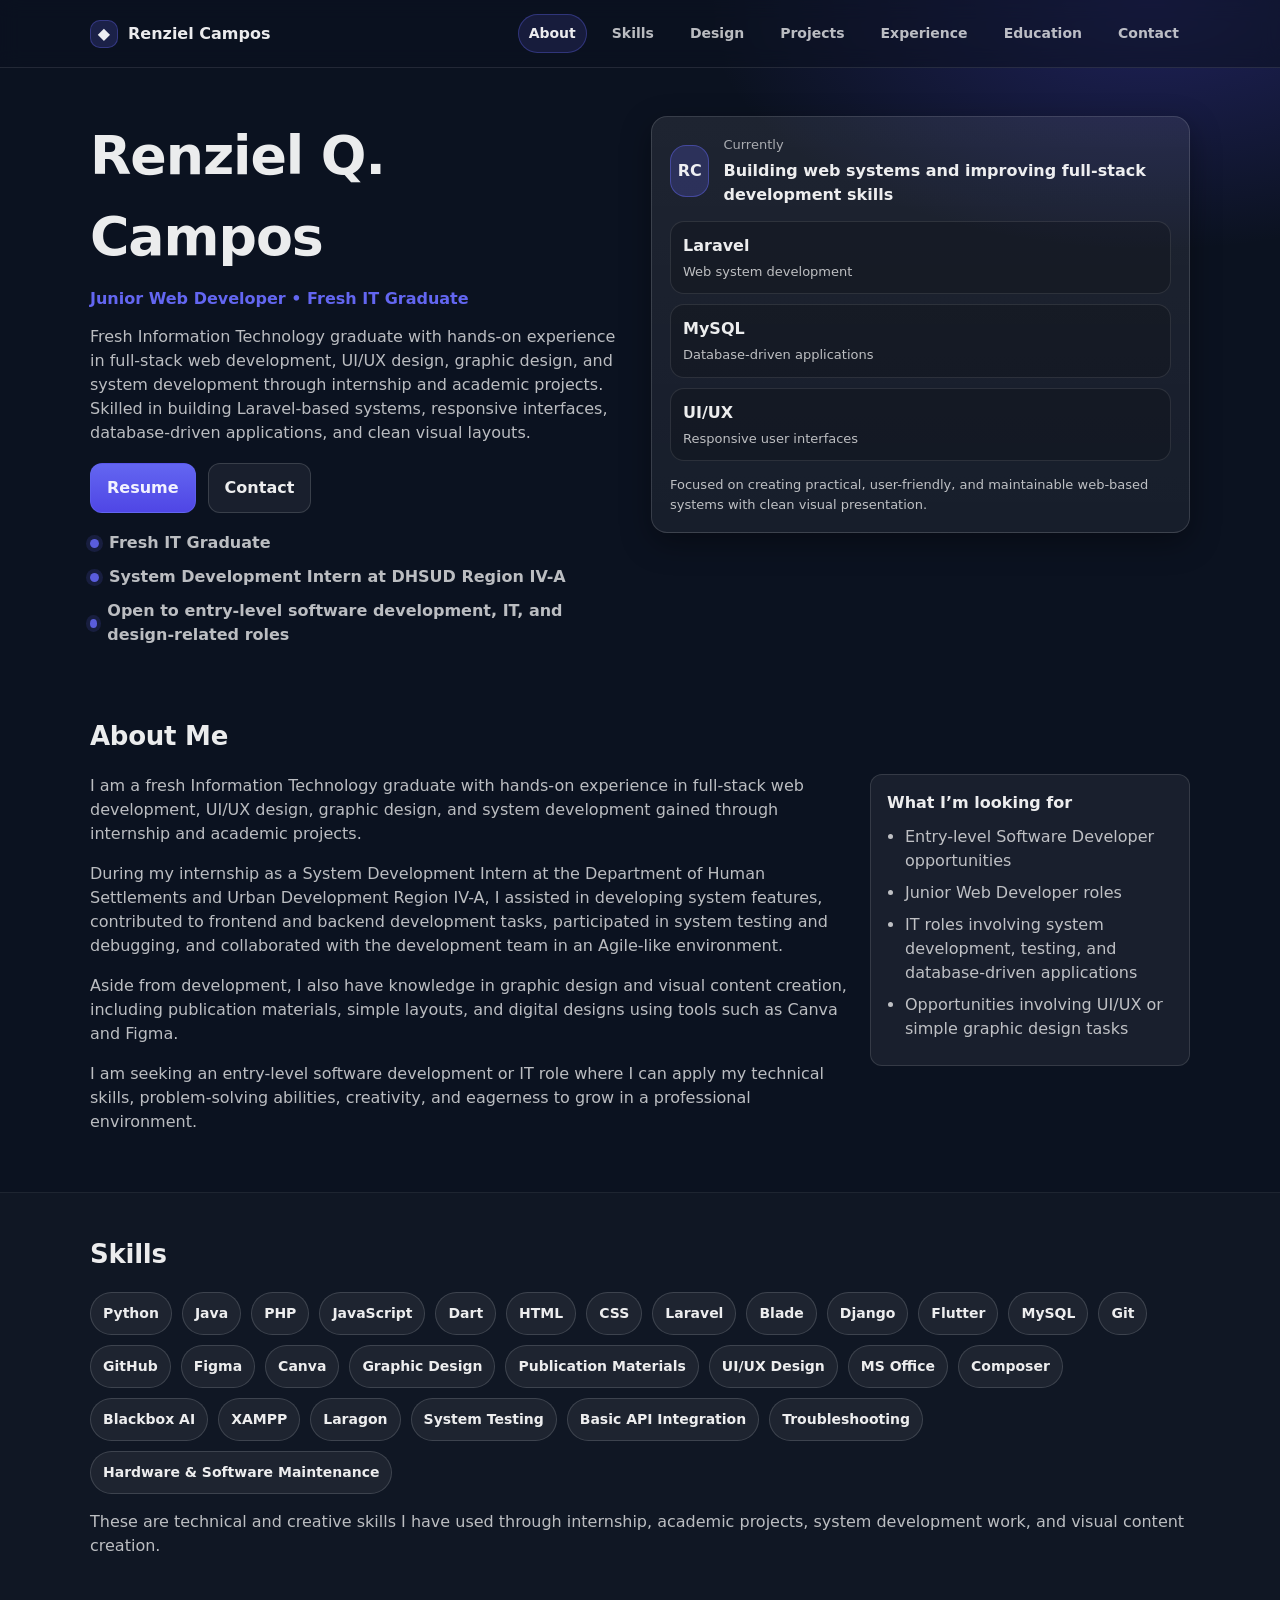
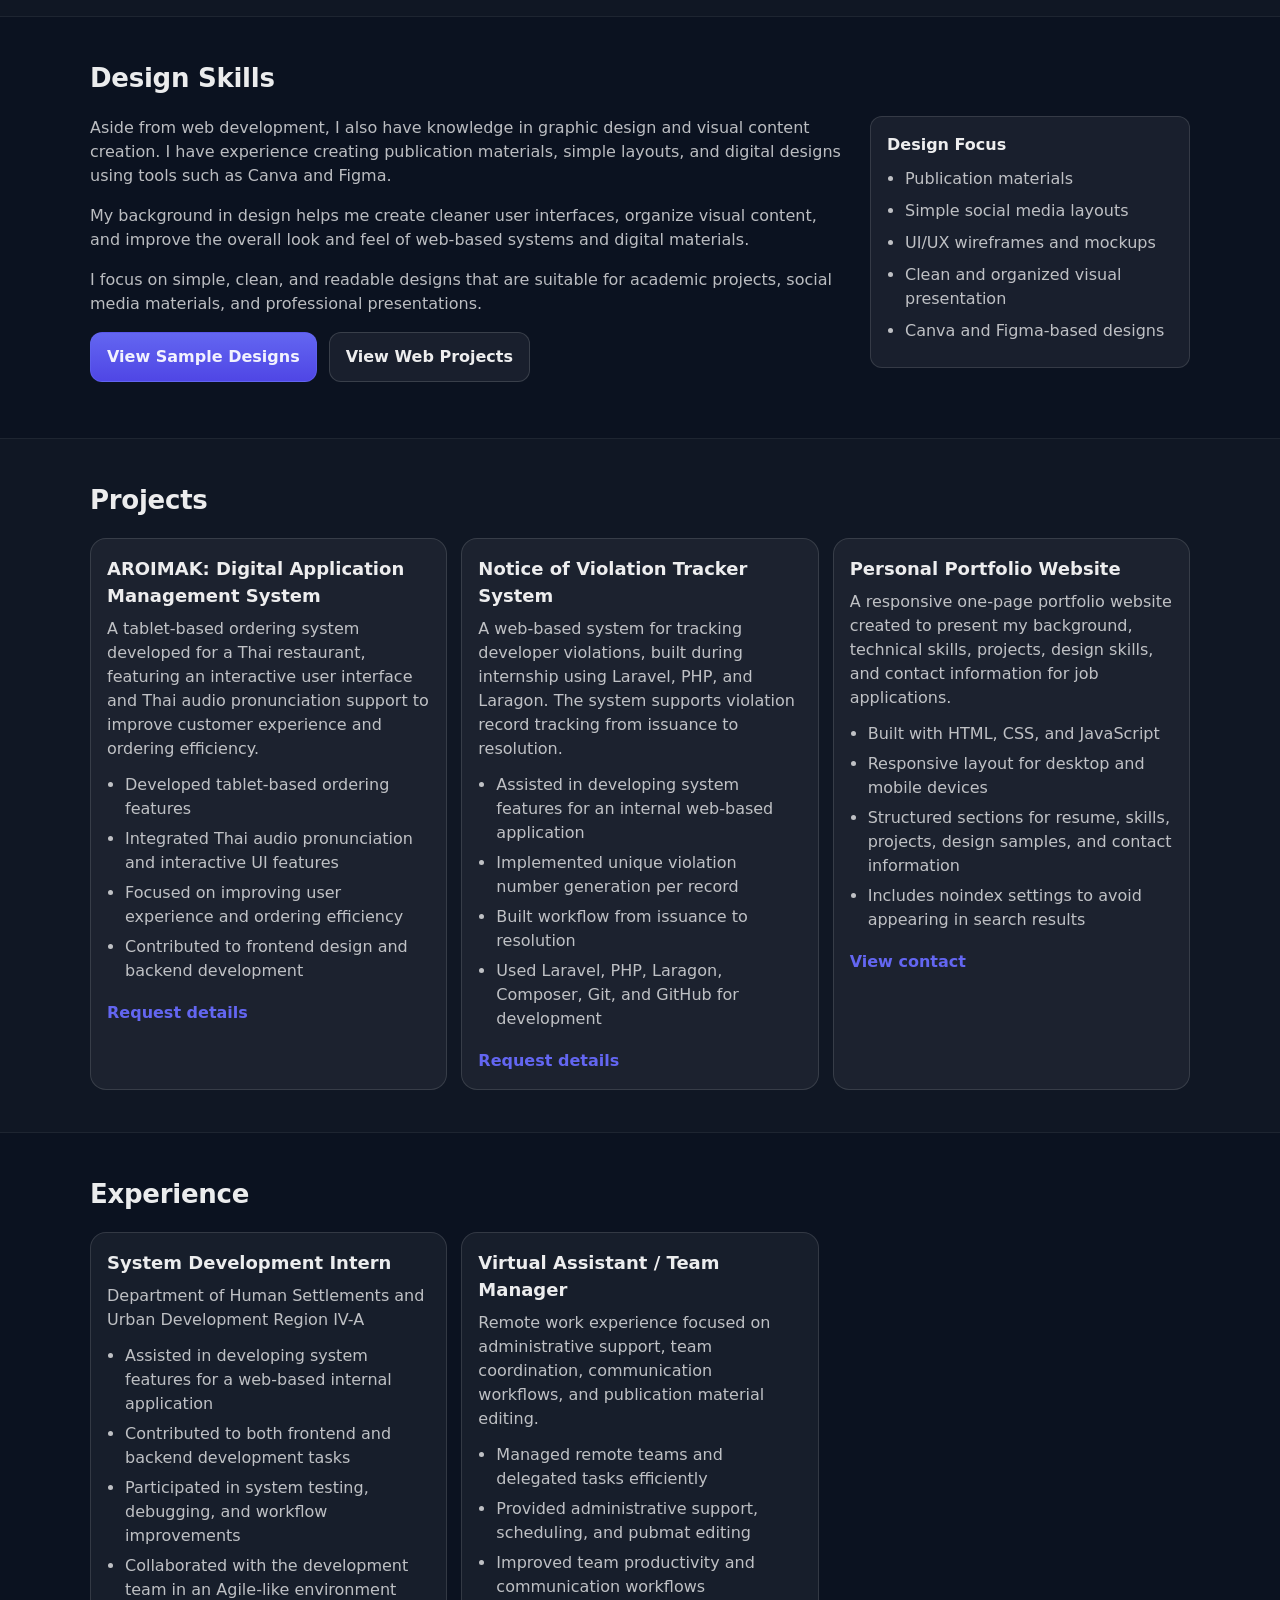
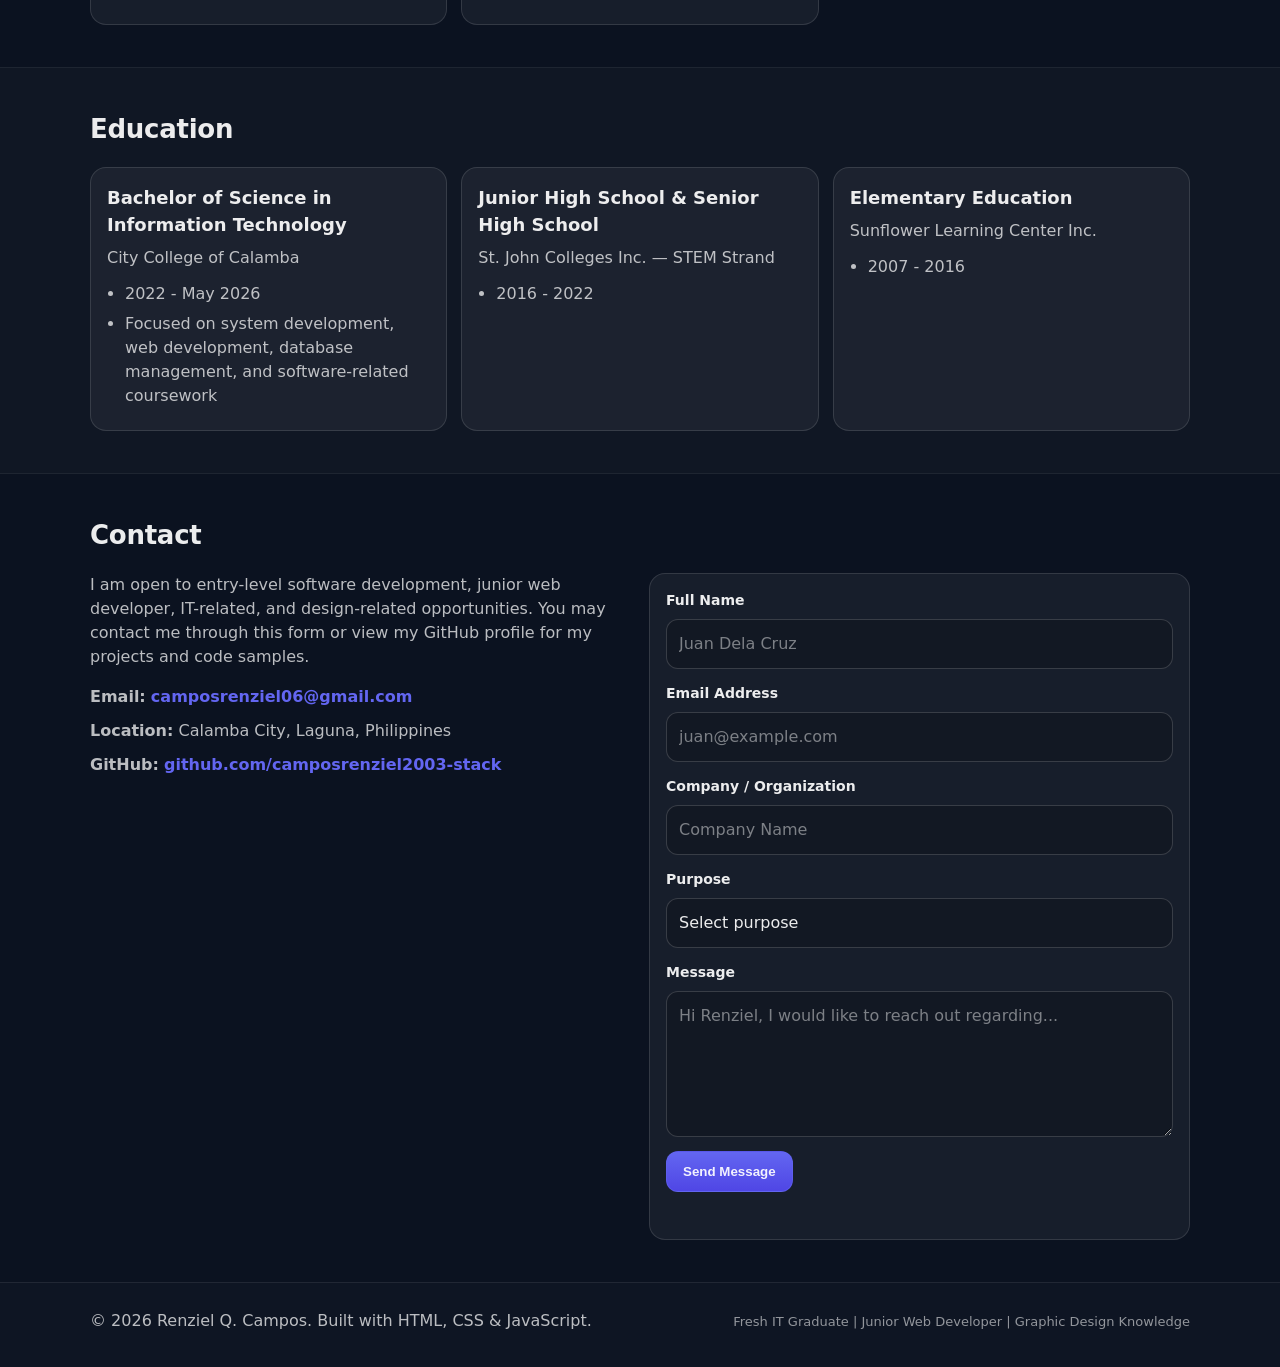
==== index.html @ 715ff8b2 "Initial portfolio upload" ====
<!doctype html>
<html lang="en">
<head>
  <meta charset="utf-8" />
  <meta name="viewport" content="width=device-width, initial-scale=1" />
  <meta name="robots" content="noindex, nofollow" />
  <title>Renziel Q. Campos | Portfolio</title>
  <link rel="stylesheet" href="style.css" />
</head>

<body>
  <a class="skip-link" href="#about">Skip to content</a>

  <header class="site-header" role="banner">
    <div class="container header-inner">
      <div class="brand" aria-label="Portfolio brand">
        <span class="brand-mark" aria-hidden="true">◆</span>
        <span class="brand-text">Renziel Campos</span>
      </div>

      <nav class="nav" aria-label="Primary">
        <a class="nav-link" href="#about">About</a>
        <a class="nav-link" href="#skills">Skills</a>
        <a class="nav-link" href="#design">Design</a>
        <a class="nav-link" href="#projects">Projects</a>
        <a class="nav-link" href="#experience">Experience</a>
        <a class="nav-link" href="#education">Education</a>
        <a class="nav-link" href="#contact">Contact</a>
      </nav>
    </div>
  </header>

  <main>
    <!-- HERO -->
    <section id="top" class="hero" aria-label="Introduction">
      <div class="container hero-inner">
        <div class="hero-copy">
          <h1 class="hero-title">Renziel Q. Campos</h1>
          <p class="hero-role">Junior Web Developer • Fresh IT Graduate</p>

          <p class="hero-intro">
            Fresh Information Technology graduate with hands-on experience in full-stack web development,
            UI/UX design, graphic design, and system development through internship and academic projects.
            Skilled in building Laravel-based systems, responsive interfaces, database-driven applications,
            and clean visual layouts.
          </p>

          <div class="hero-actions" role="group" aria-label="Primary actions">
            <a class="btn btn-primary" id="resumeBtn" href="resume.pdf" target="_blank">Resume</a>
            <a class="btn btn-secondary" id="contactBtn" href="#contact">Contact</a>
          </div>

          <ul class="hero-meta" aria-label="Quick facts">
            <li><span class="dot" aria-hidden="true"></span> Fresh IT Graduate</li>
            <li><span class="dot" aria-hidden="true"></span> System Development Intern at DHSUD Region IV-A</li>
            <li><span class="dot" aria-hidden="true"></span> Open to entry-level software development, IT, and design-related roles</li>
          </ul>
        </div>

        <div class="hero-card" aria-label="Highlights">
          <div class="hero-card-top">
            <div class="avatar" aria-hidden="true">RC</div>
            <div>
              <p class="hero-card-kicker">Currently</p>
              <p class="hero-card-title">Building web systems and improving full-stack development skills</p>
            </div>
          </div>

          <div class="hero-stats">
            <div class="stat">
              <p class="stat-value">Laravel</p>
              <p class="stat-label">Web system development</p>
            </div>

            <div class="stat">
              <p class="stat-value">MySQL</p>
              <p class="stat-label">Database-driven applications</p>
            </div>

            <div class="stat">
              <p class="stat-value">UI/UX</p>
              <p class="stat-label">Responsive user interfaces</p>
            </div>
          </div>

          <p class="hero-card-note">
            Focused on creating practical, user-friendly, and maintainable web-based systems with clean visual presentation.
          </p>
        </div>
      </div>
    </section>

    <!-- ABOUT -->
    <section id="about" class="section">
      <div class="container">
        <h2 class="section-title">About Me</h2>

        <div class="section-grid">
          <div class="section-text">
            <p>
              I am a fresh Information Technology graduate with hands-on experience in full-stack web
              development, UI/UX design, graphic design, and system development gained through internship
              and academic projects.
            </p>

            <p>
              During my internship as a System Development Intern at the Department of Human Settlements
              and Urban Development Region IV-A, I assisted in developing system features, contributed to
              frontend and backend development tasks, participated in system testing and debugging, and
              collaborated with the development team in an Agile-like environment.
            </p>

            <p>
              Aside from development, I also have knowledge in graphic design and visual content creation,
              including publication materials, simple layouts, and digital designs using tools such as Canva
              and Figma.
            </p>

            <p>
              I am seeking an entry-level software development or IT role where I can apply my technical
              skills, problem-solving abilities, creativity, and eagerness to grow in a professional environment.
            </p>
          </div>

          <aside class="callout" aria-label="What I’m looking for">
            <h3 class="callout-title">What I’m looking for</h3>

            <ul class="callout-list">
              <li>Entry-level Software Developer opportunities</li>
              <li>Junior Web Developer roles</li>
              <li>IT roles involving system development, testing, and database-driven applications</li>
              <li>Opportunities involving UI/UX or simple graphic design tasks</li>
            </ul>
          </aside>
        </div>
      </div>
    </section>

    <!-- SKILLS -->
    <section id="skills" class="section section-alt">
      <div class="container">
        <h2 class="section-title">Skills</h2>

        <div class="chips" role="list" aria-label="Skills list">
          <span class="chip" role="listitem">Python</span>
          <span class="chip" role="listitem">Java</span>
          <span class="chip" role="listitem">PHP</span>
          <span class="chip" role="listitem">JavaScript</span>
          <span class="chip" role="listitem">Dart</span>
          <span class="chip" role="listitem">HTML</span>
          <span class="chip" role="listitem">CSS</span>
          <span class="chip" role="listitem">Laravel</span>
          <span class="chip" role="listitem">Blade</span>
          <span class="chip" role="listitem">Django</span>
          <span class="chip" role="listitem">Flutter</span>
          <span class="chip" role="listitem">MySQL</span>
          <span class="chip" role="listitem">Git</span>
          <span class="chip" role="listitem">GitHub</span>
          <span class="chip" role="listitem">Figma</span>
          <span class="chip" role="listitem">Canva</span>
          <span class="chip" role="listitem">Graphic Design</span>
          <span class="chip" role="listitem">Publication Materials</span>
          <span class="chip" role="listitem">UI/UX Design</span>
          <span class="chip" role="listitem">MS Office</span>
          <span class="chip" role="listitem">Composer</span>
          <span class="chip" role="listitem">Blackbox AI</span>
          <span class="chip" role="listitem">XAMPP</span>
          <span class="chip" role="listitem">Laragon</span>
          <span class="chip" role="listitem">System Testing</span>
          <span class="chip" role="listitem">Basic API Integration</span>
          <span class="chip" role="listitem">Troubleshooting</span>
          <span class="chip" role="listitem">Hardware & Software Maintenance</span>
        </div>

        <p class="section-muted">
          These are technical and creative skills I have used through internship, academic projects,
          system development work, and visual content creation.
        </p>
      </div>
    </section>

    <!-- DESIGN SKILLS -->
    <section id="design" class="section">
      <div class="container">
        <h2 class="section-title">Design Skills</h2>

        <div class="section-grid">
          <div class="section-text">
            <p>
              Aside from web development, I also have knowledge in graphic design and visual content creation.
              I have experience creating publication materials, simple layouts, and digital designs using tools
              such as Canva and Figma.
            </p>

            <p>
              My background in design helps me create cleaner user interfaces, organize visual content,
              and improve the overall look and feel of web-based systems and digital materials.
            </p>

            <p>
              I focus on simple, clean, and readable designs that are suitable for academic projects,
              social media materials, and professional presentations.
            </p>

            <div class="hero-actions" role="group" aria-label="Design portfolio actions">
              <a class="btn btn-primary" href="design-samples.html">View Sample Designs</a>
              <a class="btn btn-secondary" href="#projects">View Web Projects</a>
            </div>
          </div>

          <aside class="callout" aria-label="Design highlights">
            <h3 class="callout-title">Design Focus</h3>

            <ul class="callout-list">
              <li>Publication materials</li>
              <li>Simple social media layouts</li>
              <li>UI/UX wireframes and mockups</li>
              <li>Clean and organized visual presentation</li>
              <li>Canva and Figma-based designs</li>
            </ul>
          </aside>
        </div>
      </div>
    </section>

    <!-- PROJECTS -->
    <section id="projects" class="section section-alt">
      <div class="container">
        <h2 class="section-title">Projects</h2>

        <div class="cards" role="list" aria-label="Project cards">
          <article class="card" role="listitem">
            <h3 class="card-title">AROIMAK: Digital Application Management System</h3>

            <p class="card-desc">
              A tablet-based ordering system developed for a Thai restaurant, featuring an interactive user
              interface and Thai audio pronunciation support to improve customer experience and ordering efficiency.
            </p>

            <ul class="card-list">
              <li>Developed tablet-based ordering features</li>
              <li>Integrated Thai audio pronunciation and interactive UI features</li>
              <li>Focused on improving user experience and ordering efficiency</li>
              <li>Contributed to frontend design and backend development</li>
            </ul>

            <a class="card-link" href="#contact">Request details</a>
          </article>

          <article class="card" role="listitem">
            <h3 class="card-title">Notice of Violation Tracker System</h3>

            <p class="card-desc">
              A web-based system for tracking developer violations, built during internship using Laravel,
              PHP, and Laragon. The system supports violation record tracking from issuance to resolution.
            </p>

            <ul class="card-list">
              <li>Assisted in developing system features for an internal web-based application</li>
              <li>Implemented unique violation number generation per record</li>
              <li>Built workflow from issuance to resolution</li>
              <li>Used Laravel, PHP, Laragon, Composer, Git, and GitHub for development</li>
            </ul>

            <a class="card-link" href="#contact">Request details</a>
          </article>

          <article class="card" role="listitem">
            <h3 class="card-title">Personal Portfolio Website</h3>

            <p class="card-desc">
              A responsive one-page portfolio website created to present my background, technical skills,
              projects, design skills, and contact information for job applications.
            </p>

            <ul class="card-list">
              <li>Built with HTML, CSS, and JavaScript</li>
              <li>Responsive layout for desktop and mobile devices</li>
              <li>Structured sections for resume, skills, projects, design samples, and contact information</li>
              <li>Includes noindex settings to avoid appearing in search results</li>
            </ul>

            <a class="card-link" href="#contact">View contact</a>
          </article>
        </div>
      </div>
    </section>

    <!-- EXPERIENCE -->
    <section id="experience" class="section">
      <div class="container">
        <h2 class="section-title">Experience</h2>

        <div class="cards" role="list" aria-label="Experience cards">
          <article class="card" role="listitem">
            <h3 class="card-title">System Development Intern</h3>

            <p class="card-desc">
              Department of Human Settlements and Urban Development Region IV-A
            </p>

            <ul class="card-list">
              <li>Assisted in developing system features for a web-based internal application</li>
              <li>Contributed to both frontend and backend development tasks</li>
              <li>Participated in system testing, debugging, and workflow improvements</li>
              <li>Collaborated with the development team in an Agile-like environment</li>
            </ul>
          </article>

          <article class="card" role="listitem">
            <h3 class="card-title">Virtual Assistant / Team Manager</h3>

            <p class="card-desc">
              Remote work experience focused on administrative support, team coordination, communication workflows,
              and publication material editing.
            </p>

            <ul class="card-list">
              <li>Managed remote teams and delegated tasks efficiently</li>
              <li>Provided administrative support, scheduling, and pubmat editing</li>
              <li>Improved team productivity and communication workflows</li>
            </ul>
          </article>
        </div>
      </div>
    </section>

    <!-- EDUCATION -->
    <section id="education" class="section section-alt">
      <div class="container">
        <h2 class="section-title">Education</h2>

        <div class="cards" role="list" aria-label="Education cards">
          <article class="card" role="listitem">
            <h3 class="card-title">Bachelor of Science in Information Technology</h3>

            <p class="card-desc">
              City College of Calamba
            </p>

            <ul class="card-list">
              <li>2022 - May 2026</li>
              <li>Focused on system development, web development, database management, and software-related coursework</li>
            </ul>
          </article>

          <article class="card" role="listitem">
            <h3 class="card-title">Junior High School & Senior High School</h3>

            <p class="card-desc">
              St. John Colleges Inc. — STEM Strand
            </p>

            <ul class="card-list">
              <li>2016 - 2022</li>
            </ul>
          </article>

          <article class="card" role="listitem">
            <h3 class="card-title">Elementary Education</h3>

            <p class="card-desc">
              Sunflower Learning Center Inc.
            </p>

            <ul class="card-list">
              <li>2007 - 2016</li>
            </ul>
          </article>
        </div>
      </div>
    </section>

    <!-- CONTACT -->
    <section id="contact" class="section">
      <div class="container">
        <h2 class="section-title">Contact</h2>

        <div class="contact-grid">
          <div class="contact-copy">
            <p class="section-muted">
              I am open to entry-level software development, junior web developer, IT-related, and design-related opportunities.
              You may contact me through this form or view my GitHub profile for my projects and code samples.
            </p>

            <div class="contact-info" aria-label="Contact details">
              <p>
                <strong>Email:</strong>
                <a href="mailto:camposrenziel06@gmail.com">camposrenziel06@gmail.com</a>
              </p>

              <p>
                <strong>Location:</strong>
                Calamba City, Laguna, Philippines
              </p>

              <p>
                <strong>GitHub:</strong>
                <a href="https://github.com/camposrenziel2003-stack" target="_blank" rel="noopener noreferrer">
                  github.com/camposrenziel2003-stack
                </a>
              </p>
            </div>
          </div>

          <form
            class="contact-form"
            id="contactForm"
            name="contact"
            method="POST"
            data-netlify="true"
            netlify-honeypot="bot-field"
            action="thank-you.html"
            autocomplete="on"
            aria-label="Contact form"
          >
            <input type="hidden" name="form-name" value="contact" />

            <p style="display: none;">
              <label>
                Don’t fill this out if you’re human:
                <input name="bot-field" />
              </label>
            </p>

            <div class="field">
              <label for="fullName">Full Name</label>
              <input id="fullName" name="Full Name" type="text" required placeholder="Juan Dela Cruz" />
            </div>

            <div class="field">
              <label for="email">Email Address</label>
              <input id="email" name="Email Address" type="email" required placeholder="juan@example.com" />
            </div>

            <div class="field">
              <label for="company">Company / Organization</label>
              <input id="company" name="Company / Organization" type="text" placeholder="Company Name" />
            </div>

            <div class="field">
              <label for="purpose">Purpose</label>
              <select id="purpose" name="Purpose" required>
                <option value="">Select purpose</option>
                <option value="Job Opportunity">Job Opportunity</option>
                <option value="Interview Invitation">Interview Invitation</option>
                <option value="Project Inquiry">Project Inquiry</option>
                <option value="Design Inquiry">Design Inquiry</option>
                <option value="General Message">General Message</option>
              </select>
            </div>

            <div class="field">
              <label for="message">Message</label>
              <textarea
                id="message"
                name="Message"
                rows="5"
                required
                placeholder="Hi Renziel, I would like to reach out regarding..."
              ></textarea>
            </div>

            <button class="btn btn-primary" type="submit">Send Message</button>

            <p class="form-note" id="formNote" aria-live="polite"></p>
          </form>
        </div>
      </div>
    </section>
  </main>

  <footer class="site-footer" role="contentinfo">
    <div class="container footer-inner">
      <p class="footer-text">© <span id="year"></span> Renziel Q. Campos. Built with HTML, CSS & JavaScript.</p>
      <p class="footer-small">Fresh IT Graduate | Junior Web Developer | Graphic Design Knowledge</p>
    </div>
  </footer>

  <script src="script.js" defer></script>
</body>
</html>
---- style.css ----
:root{
  --bg: #0b1220;
  --surface: rgba(255,255,255,.06);
  --surface-2: rgba(255,255,255,.09);
  --text: rgba(255,255,255,.92);
  --muted: rgba(255,255,255,.72);
  --muted-2: rgba(255,255,255,.62);
  --primary: #4f46e5;
  --primary-2: #6366f1;
  --ring: rgba(99,102,241,.45);
  --border: rgba(255,255,255,.14);
  --shadow: 0 10px 30px rgba(0,0,0,.35);
  --radius: 16px;
  --radius-sm: 12px;
  --container: 1100px;
}

*{ box-sizing: border-box; }

html{ scroll-behavior: smooth; }

body{
  margin: 0;
  font-family: ui-sans-serif, system-ui, -apple-system, Segoe UI, Roboto, Helvetica, Arial, "Apple Color Emoji","Segoe UI Emoji";
  background: radial-gradient(1200px 600px at 10% -10%, rgba(99,102,241,.45), transparent 55%),
              radial-gradient(900px 500px at 90% 0%, rgba(79,70,229,.30), transparent 50%),
              var(--bg);
  color: var(--text);
  line-height: 1.5;
}

.skip-link{
  position: absolute;
  left: -999px;
  top: 12px;
  padding: 10px 12px;
  background: #fff;
  color: #000;
  border-radius: 10px;
  z-index: 999;
}

.skip-link:focus{ left: 12px; }

.container{
  width: min(var(--container), calc(100% - 32px));
  margin: 0 auto;
}

.site-header{
  position: sticky;
  top: 0;
  z-index: 50;
  backdrop-filter: blur(10px);
  background: rgba(11,18,32,.55);
  border-bottom: 1px solid rgba(255,255,255,.10);
}

.header-inner{
  display: flex;
  align-items: center;
  justify-content: space-between;
  padding: 14px 0;
  gap: 16px;
}

.brand{
  display: flex;
  align-items: center;
  gap: 10px;
  font-weight: 700;
}

.brand-mark{
  width: 28px;
  height: 28px;
  display: grid;
  place-items: center;
  border-radius: 10px;
  background: rgba(99,102,241,.20);
  border: 1px solid rgba(99,102,241,.35);
}

.nav{
  display: flex;
  gap: 14px;
  flex-wrap: wrap;
  justify-content: flex-end;
}

.nav-link{
  color: var(--muted);
  text-decoration: none;
  font-weight: 600;
  font-size: 14px;
  padding: 8px 10px;
  border-radius: 999px;
  border: 1px solid transparent;
}

.nav-link:hover{
  color: var(--text);
  background: rgba(255,255,255,.06);
  border-color: rgba(255,255,255,.10);
}

.nav-link.is-active{
  color: var(--text);
  border-color: rgba(99,102,241,.35);
  background: rgba(99,102,241,.14);
}

.hero{
  padding: 48px 0 28px;
}

.hero-inner{
  display: grid;
  grid-template-columns: 1fr 1fr;
  gap: 22px;
  align-items: start;
}

.hero-copy{ order: 1; }
.hero-card{ order: 2; }

.hero-title{
  margin: 0;
  font-size: clamp(34px, 4.2vw, 54px);
  letter-spacing: -0.02em;
}

.hero-role{
  margin: 10px 0 0;
  color: var(--primary-2);
  font-weight: 800;
}

.hero-intro{
  margin: 14px 0 18px;
  color: var(--muted);
  font-size: 16px;
  max-width: 62ch;
}

.hero-actions{
  display: flex;
  gap: 12px;
  flex-wrap: wrap;
  margin-bottom: 14px;
}

.btn{
  display: inline-flex;
  align-items: center;
  justify-content: center;
  gap: 8px;
  border-radius: 12px;
  padding: 12px 16px;
  font-weight: 800;
  text-decoration: none;
  border: 1px solid rgba(255,255,255,.14);
  cursor: pointer;
  transition: transform .08s ease, background .2s ease, border-color .2s ease;
}

.btn:active{ transform: translateY(1px); }

.btn:focus{
  outline: 3px solid var(--ring);
  outline-offset: 2px;
}

.btn-primary{
  background: linear-gradient(180deg, rgba(99,102,241,1), rgba(79,70,229,1));
  border-color: rgba(99,102,241,.55);
  color: var(--text);
}

.btn-primary:hover{
  background: linear-gradient(180deg, rgba(110,115,246,1), rgba(79,70,229,1));
}

.btn-secondary{
  background: rgba(255,255,255,.06);
  color: var(--text);
}

.btn-secondary:hover{
  background: rgba(255,255,255,.09);
  border-color: rgba(255,255,255,.22);
}

.hero-meta{
  list-style: none;
  padding: 0;
  margin: 18px 0 0;
  display: grid;
  gap: 10px;
}

.hero-meta li{
  color: var(--muted);
  font-weight: 600;
  display: flex;
  gap: 10px;
  align-items: center;
}

.dot{
  width: 9px;
  height: 9px;
  border-radius: 50%;
  background: rgba(99,102,241,.9);
  box-shadow: 0 0 0 4px rgba(99,102,241,.15);
}

.hero-card{
  border-radius: var(--radius);
  padding: 18px;
  background: linear-gradient(180deg, rgba(255,255,255,.08), rgba(255,255,255,.05));
  border: 1px solid rgba(255,255,255,.14);
  box-shadow: var(--shadow);
}

.hero-card-top{
  display: flex;
  gap: 14px;
  align-items: center;
}

.avatar{
  width: 52px;
  height: 52px;
  border-radius: 16px;
  background: rgba(99,102,241,.22);
  border: 1px solid rgba(99,102,241,.45);
  display: grid;
  place-items: center;
  font-weight: 900;
}

.hero-card-kicker{
  margin: 0;
  color: var(--muted-2);
  font-size: 13px;
}

.hero-card-title{
  margin: 4px 0 0;
  font-weight: 900;
}

.hero-stats{
  margin-top: 14px;
  display: grid;
  gap: 10px;
}

.stat{
  padding: 12px;
  border-radius: 14px;
  background: rgba(0,0,0,.18);
  border: 1px solid rgba(255,255,255,.10);
}

.stat-value{
  margin: 0;
  font-weight: 900;
}

.stat-label{
  margin: 4px 0 0;
  color: var(--muted);
  font-size: 13px;
}

.hero-card-note{
  margin: 14px 0 0;
  color: var(--muted);
  font-size: 13px;
}

.section{
  padding: 42px 0;
}

.section-alt{
  background: rgba(255,255,255,.02);
  border-top: 1px solid rgba(255,255,255,.06);
  border-bottom: 1px solid rgba(255,255,255,.06);
}

.section-title{
  margin: 0 0 18px;
  font-size: 26px;
  letter-spacing: -0.01em;
}

.section-muted{
  color: var(--muted);
}

.section-grid{
  display: grid;
  grid-template-columns: 1fr 320px;
  gap: 20px;
  align-items: start;
}

.section-text p{
  margin-top: 0;
  color: var(--muted);
}

.callout{
  background: rgba(255,255,255,.06);
  border: 1px solid rgba(255,255,255,.12);
  border-radius: var(--radius-sm);
  padding: 16px;
}

.callout-title{
  margin: 0 0 10px;
  font-size: 16px;
}

.callout-list{
  margin: 0;
  padding-left: 18px;
  color: var(--muted);
}

.callout-list li{
  margin: 8px 0;
}

.chips{
  display: flex;
  flex-wrap: wrap;
  gap: 10px;
}

.chip{
  padding: 10px 12px;
  border-radius: 999px;
  border: 1px solid rgba(255,255,255,.14);
  background: rgba(255,255,255,.06);
  color: var(--text);
  font-weight: 800;
  font-size: 14px;
}

.cards{
  display: grid;
  grid-template-columns: repeat(3, 1fr);
  gap: 14px;
}

.card{
  border-radius: var(--radius);
  padding: 16px;
  background: rgba(255,255,255,.05);
  border: 1px solid rgba(255,255,255,.12);
}

.card-title{
  margin: 0 0 8px;
  font-size: 18px;
}

.card-desc{
  margin: 0 0 12px;
  color: var(--muted);
}

.card-list{
  margin: 0;
  padding-left: 18px;
  color: var(--muted);
}

.card-list li{
  margin: 6px 0;
}

.card-link{
  display: inline-block;
  margin-top: 12px;
  color: var(--primary-2);
  font-weight: 900;
  text-decoration: none;
}

.card-link:hover{
  text-decoration: underline;
}

.contact-grid{
  display: grid;
  grid-template-columns: 1fr 1fr;
  gap: 18px;
  align-items: start;
}

.contact-copy p{
  margin-top: 0;
}

.contact-info p{
  margin: 10px 0;
  color: var(--muted);
}

.contact-info a{
  color: var(--primary-2);
  text-decoration: none;
  font-weight: 800;
}

.contact-info a:hover{
  text-decoration: underline;
}

.contact-form{
  background: rgba(255,255,255,.05);
  border: 1px solid rgba(255,255,255,.12);
  border-radius: var(--radius);
  padding: 16px;
}

.field{
  display: grid;
  gap: 8px;
  margin-bottom: 14px;
}

label{
  font-weight: 900;
  color: var(--text);
  font-size: 14px;
}

input, textarea, select{
  width: 100%;
  padding: 12px 12px;
  border-radius: 12px;
  border: 1px solid rgba(255,255,255,.16);
  background: rgba(0,0,0,.18);
  color: var(--text);
  font: inherit;
}

select{
  appearance: none;
  cursor: pointer;
}

select option{
  background: #0b1220;
  color: #fff;
}

input::placeholder,
textarea::placeholder{
  color: rgba(255,255,255,.45);
}

input:focus,
textarea:focus,
select:focus{
  outline: 3px solid var(--ring);
  outline-offset: 2px;
  border-color: rgba(99,102,241,.55);
}

.form-note{
  margin: 12px 0 0;
  min-height: 1.2em;
  font-weight: 800;
  color: var(--primary-2);
}

.site-footer{
  padding: 26px 0 34px;
  border-top: 1px solid rgba(255,255,255,.08);
  background: rgba(255,255,255,.01);
}

.footer-inner{
  display: flex;
  flex-wrap: wrap;
  gap: 10px;
  justify-content: space-between;
  align-items: center;
}

.footer-text{
  margin: 0;
  color: var(--muted);
}

.footer-small{
  margin: 0;
  color: rgba(255,255,255,.55);
  font-size: 13px;
}

/* Responsive */
@media (max-width: 900px){
  .hero-inner{ grid-template-columns: 1fr; }
  .section-grid{ grid-template-columns: 1fr; }
  .cards{ grid-template-columns: 1fr; }
  .contact-grid{ grid-template-columns: 1fr; }
  .nav{ display: none; }
}

@media (max-width: 520px){
  .hero{ padding: 34px 0 18px; }
  .hero-actions{ margin-bottom: 10px; }
  .hero-meta{ margin-top: 14px; }
  .section{ padding: 34px 0; }
  .section-title{ font-size: 22px; }
  .btn{ width: 100%; }
  .hero-actions{ flex-direction: column; }
}
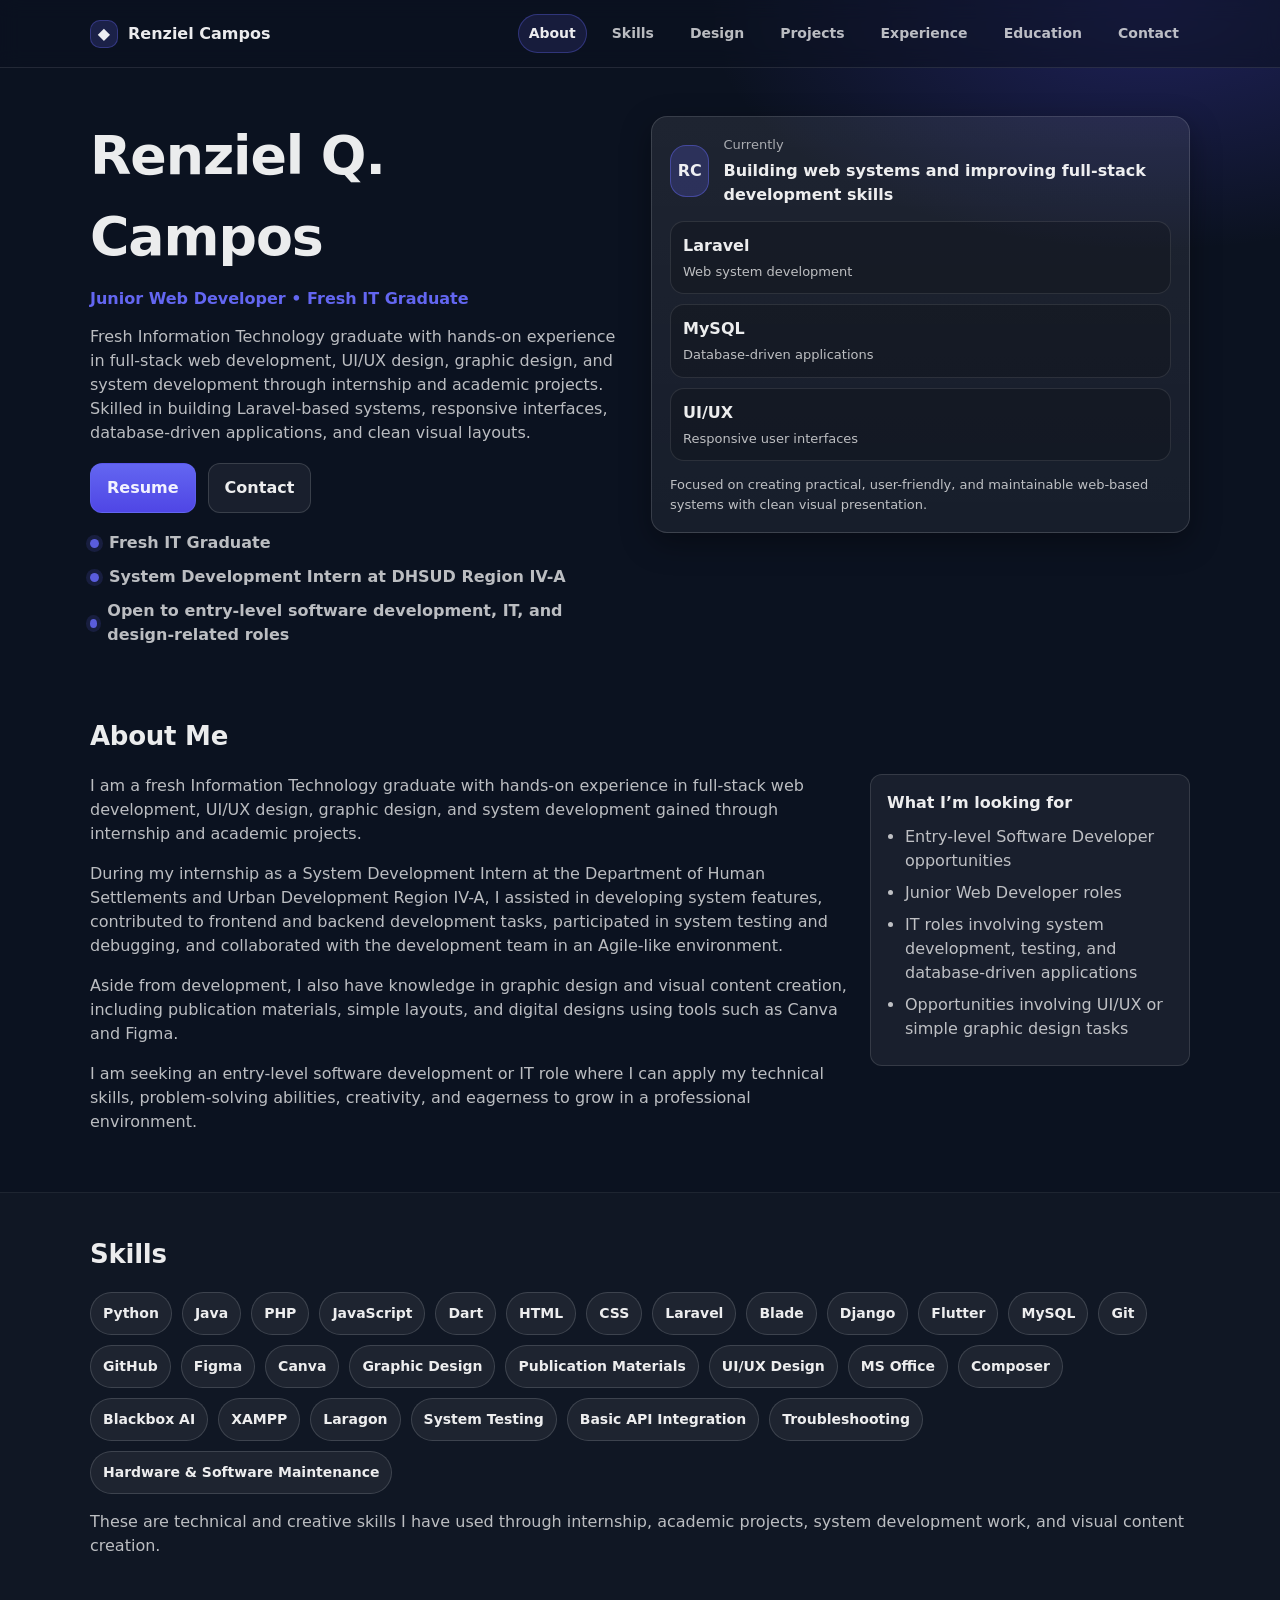
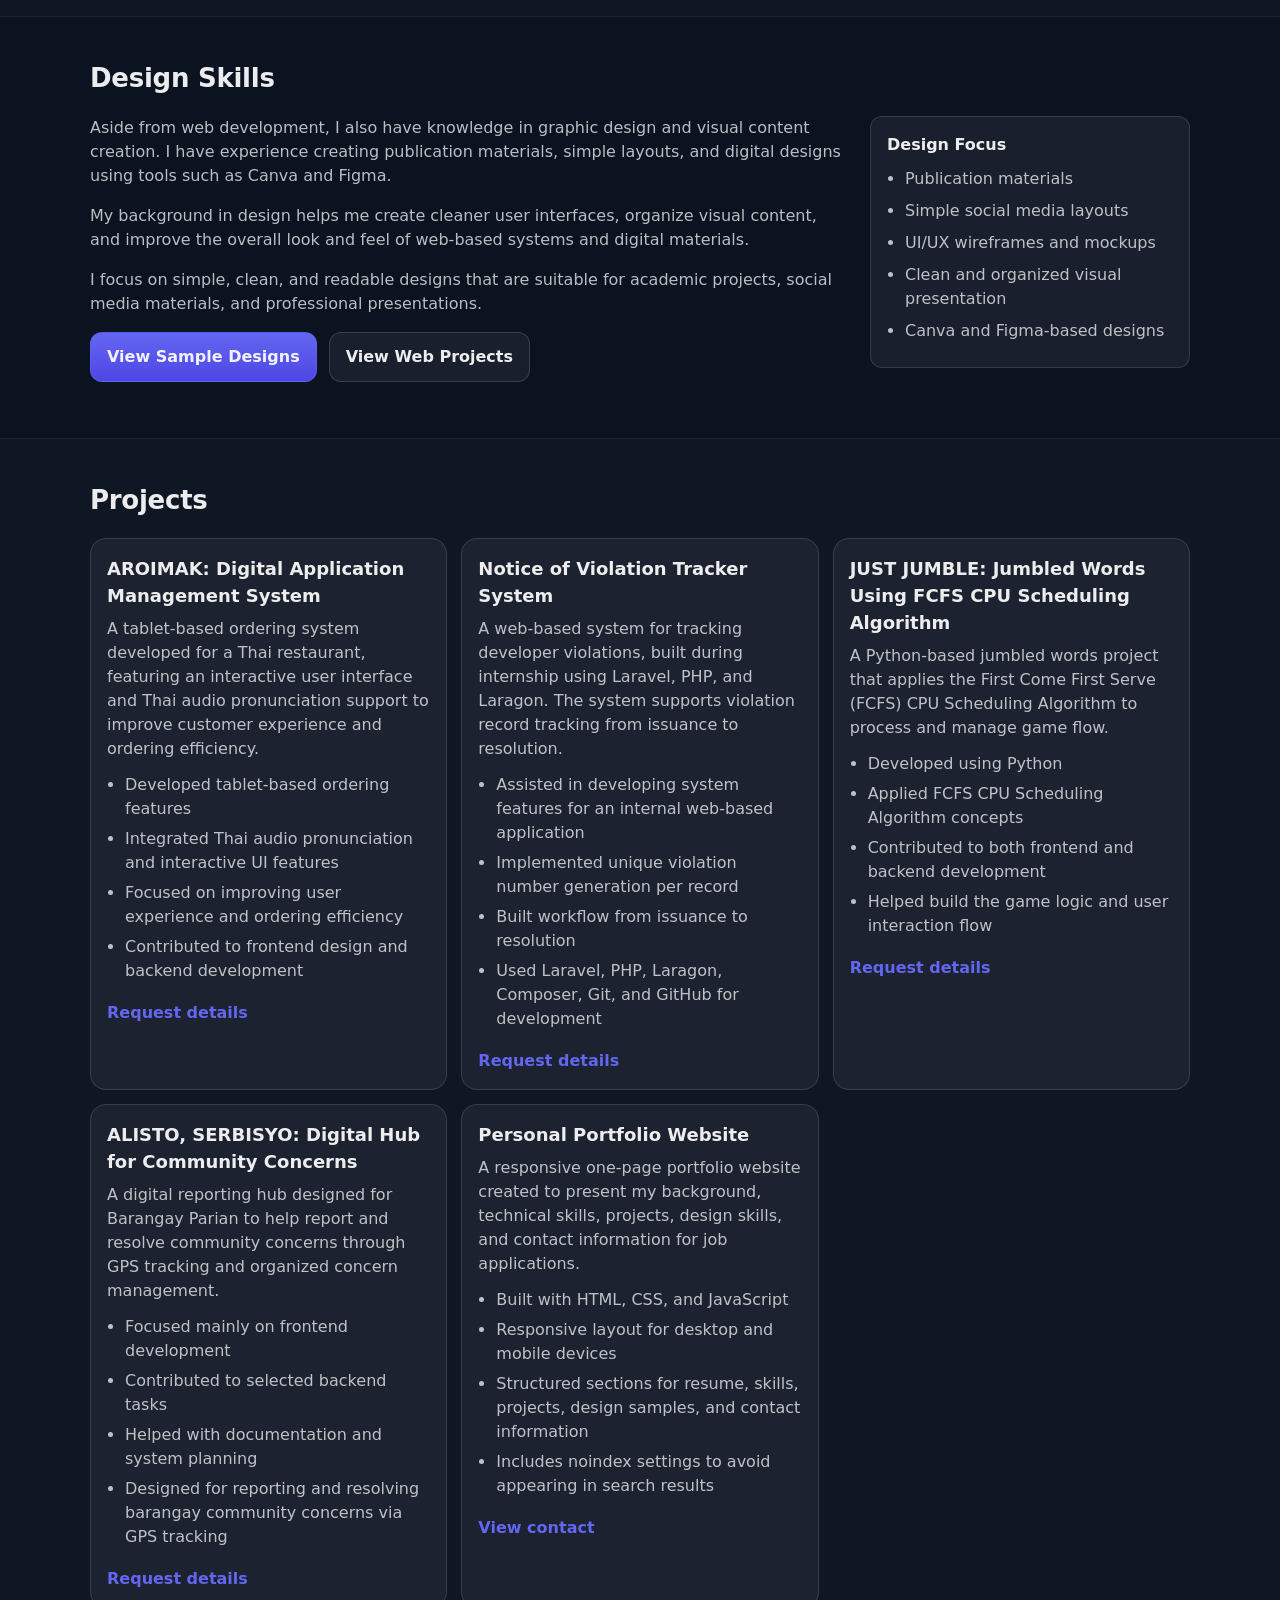
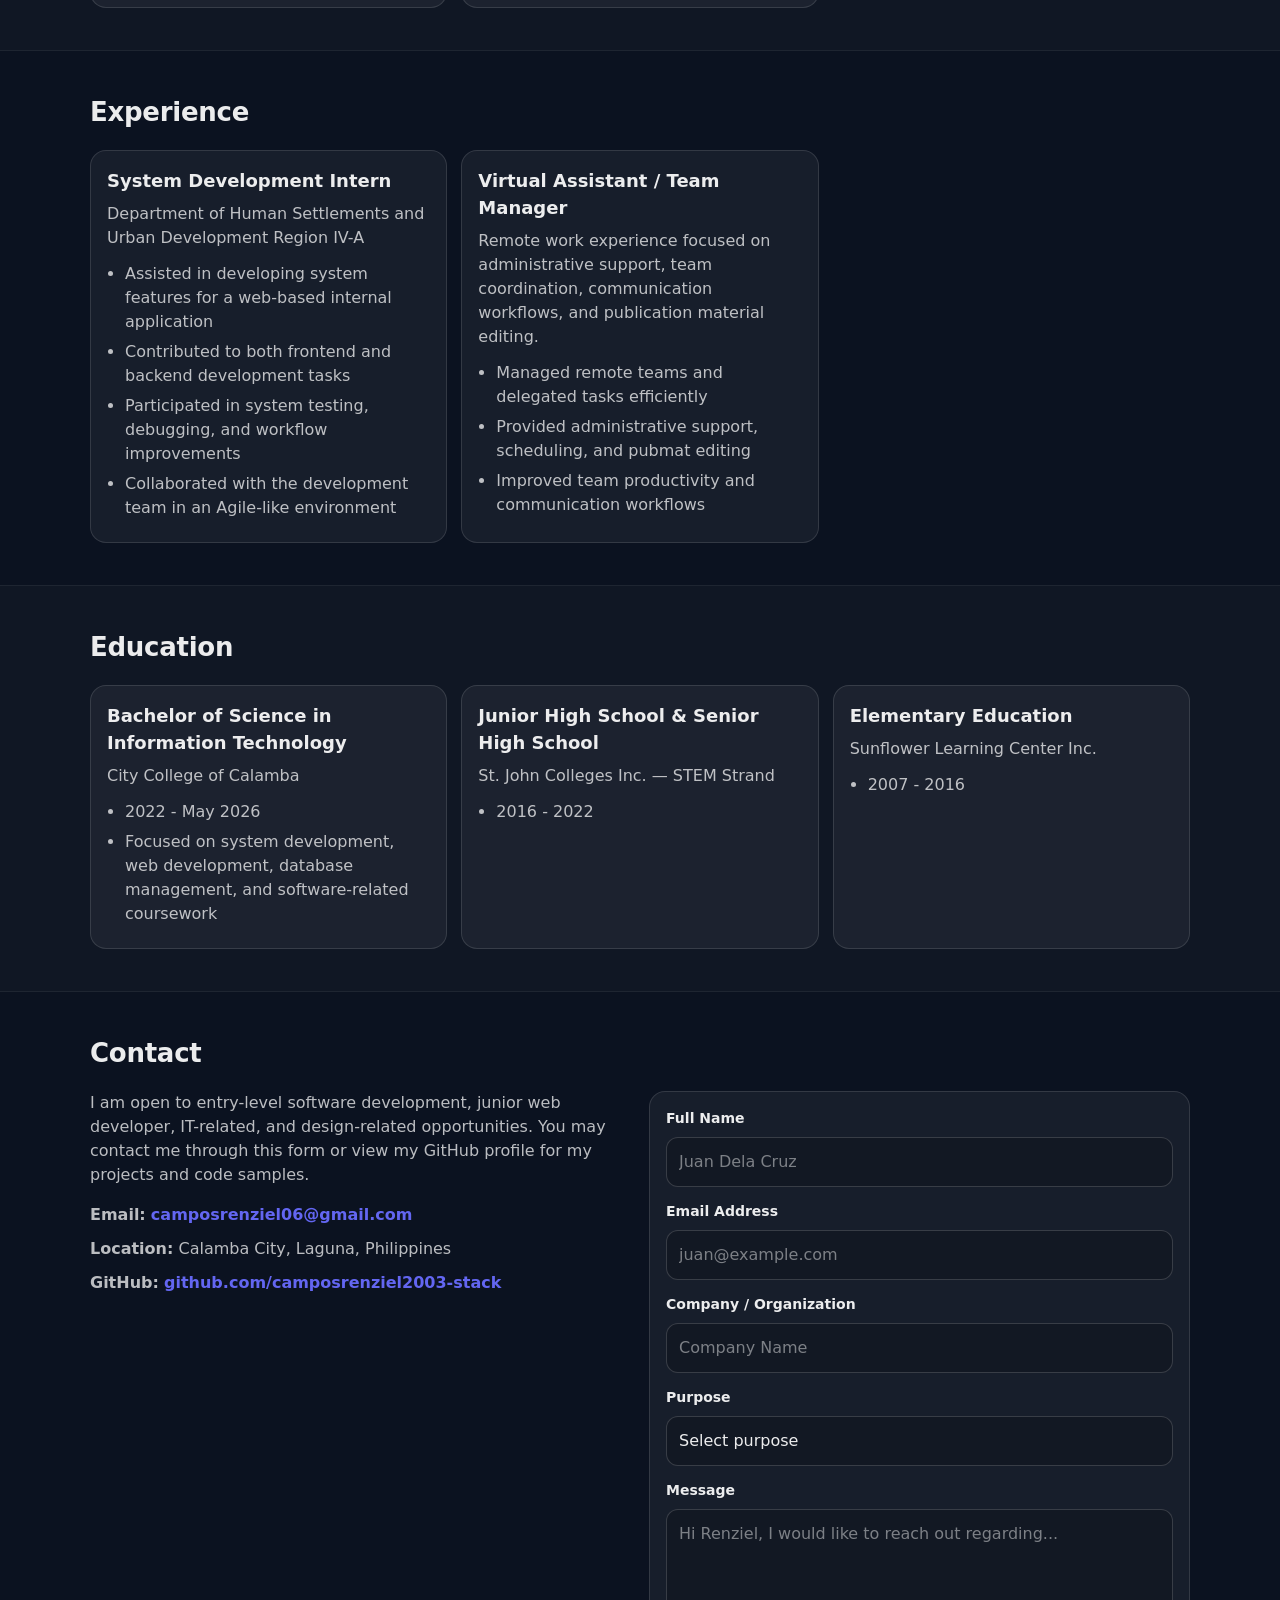
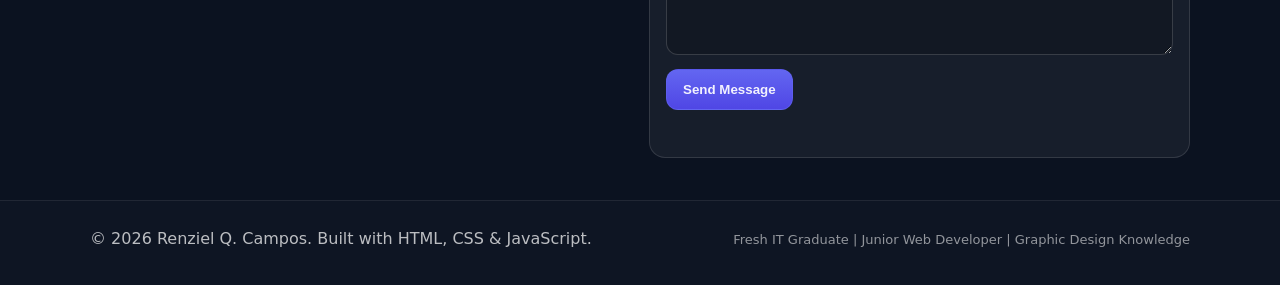
==== commit 3a6ba3b1: "commit" ====
--- a/index.html
+++ b/index.html
@@ -266,6 +266,42 @@
           </article>
 
           <article class="card" role="listitem">
+            <h3 class="card-title">JUST JUMBLE: Jumbled Words Using FCFS CPU Scheduling Algorithm</h3>
+
+            <p class="card-desc">
+              A Python-based jumbled words project that applies the First Come First Serve (FCFS)
+              CPU Scheduling Algorithm to process and manage game flow.
+            </p>
+
+            <ul class="card-list">
+              <li>Developed using Python</li>
+              <li>Applied FCFS CPU Scheduling Algorithm concepts</li>
+              <li>Contributed to both frontend and backend development</li>
+              <li>Helped build the game logic and user interaction flow</li>
+            </ul>
+
+            <a class="card-link" href="#contact">Request details</a>
+          </article>
+
+          <article class="card" role="listitem">
+            <h3 class="card-title">ALISTO, SERBISYO: Digital Hub for Community Concerns</h3>
+
+            <p class="card-desc">
+              A digital reporting hub designed for Barangay Parian to help report and resolve
+              community concerns through GPS tracking and organized concern management.
+            </p>
+
+            <ul class="card-list">
+              <li>Focused mainly on frontend development</li>
+              <li>Contributed to selected backend tasks</li>
+              <li>Helped with documentation and system planning</li>
+              <li>Designed for reporting and resolving barangay community concerns via GPS tracking</li>
+            </ul>
+
+            <a class="card-link" href="#contact">Request details</a>
+          </article>
+
+          <article class="card" role="listitem">
             <h3 class="card-title">Personal Portfolio Website</h3>
 
             <p class="card-desc">
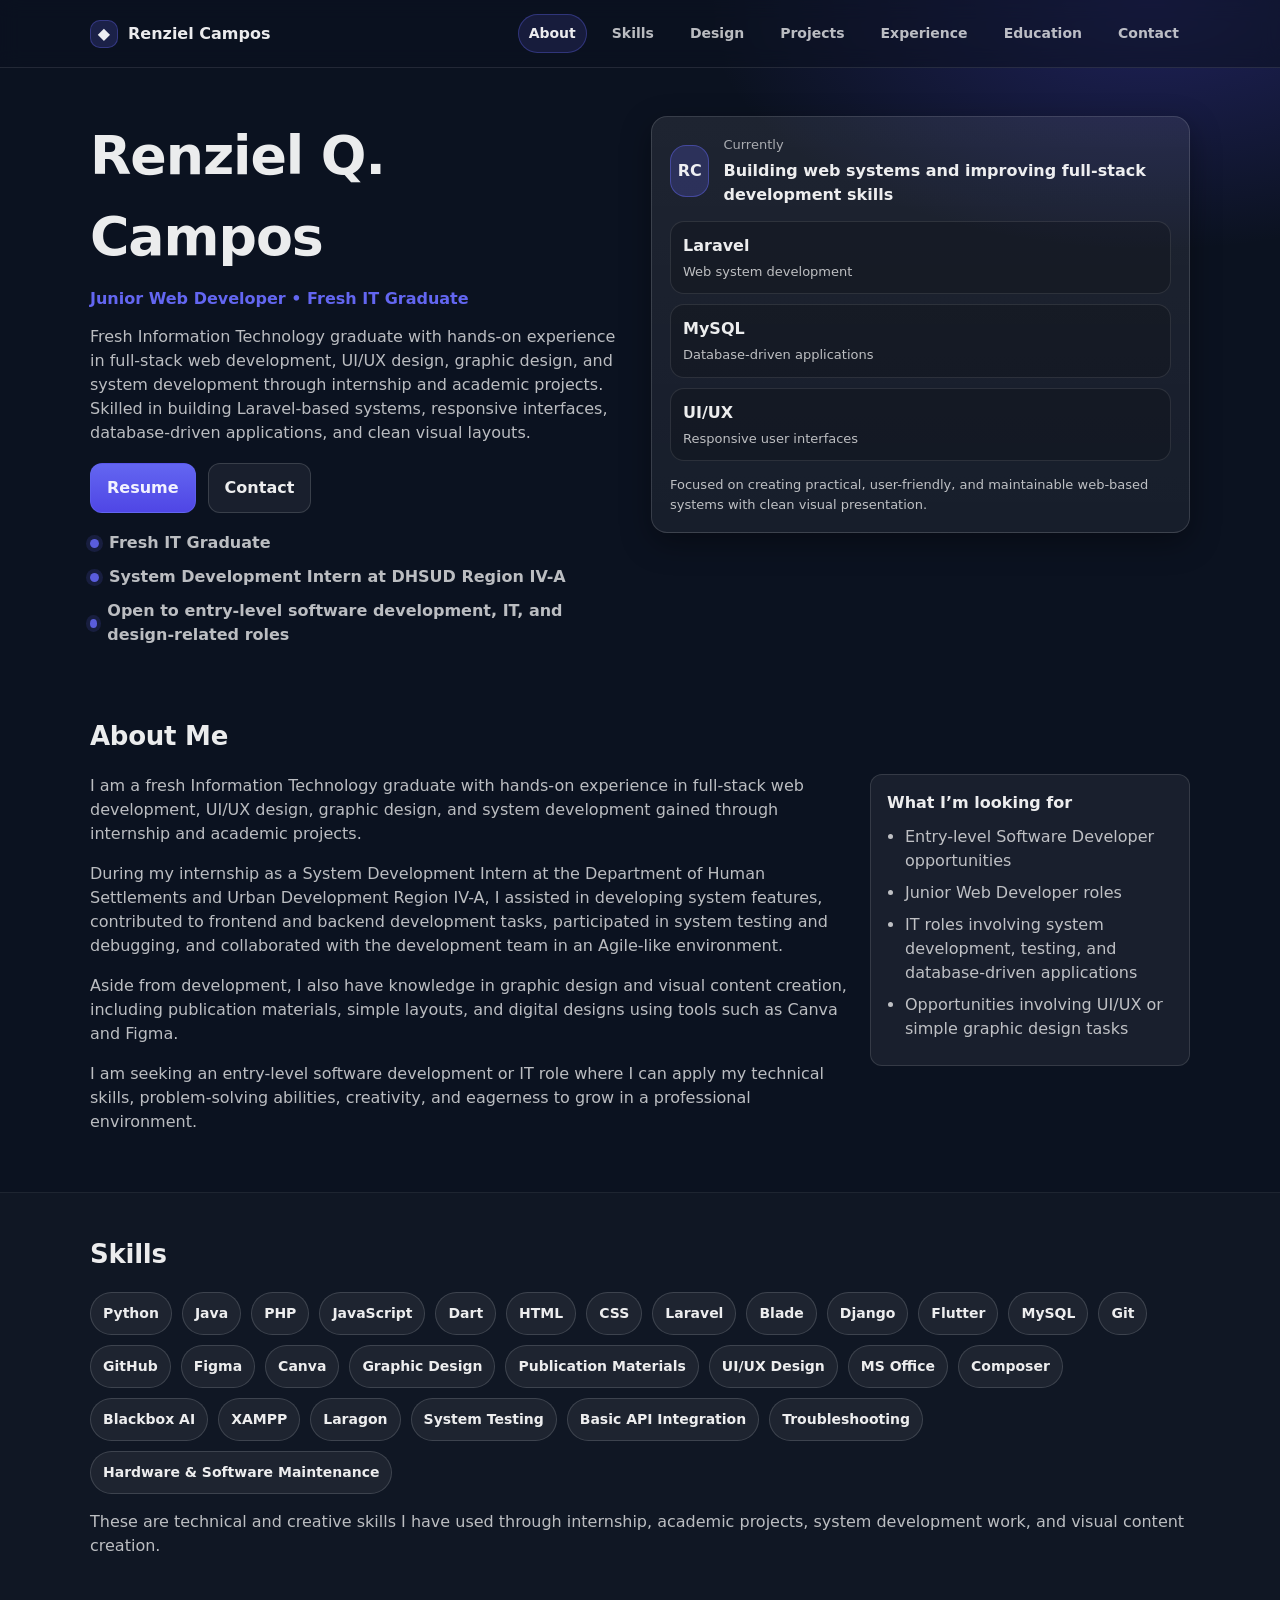
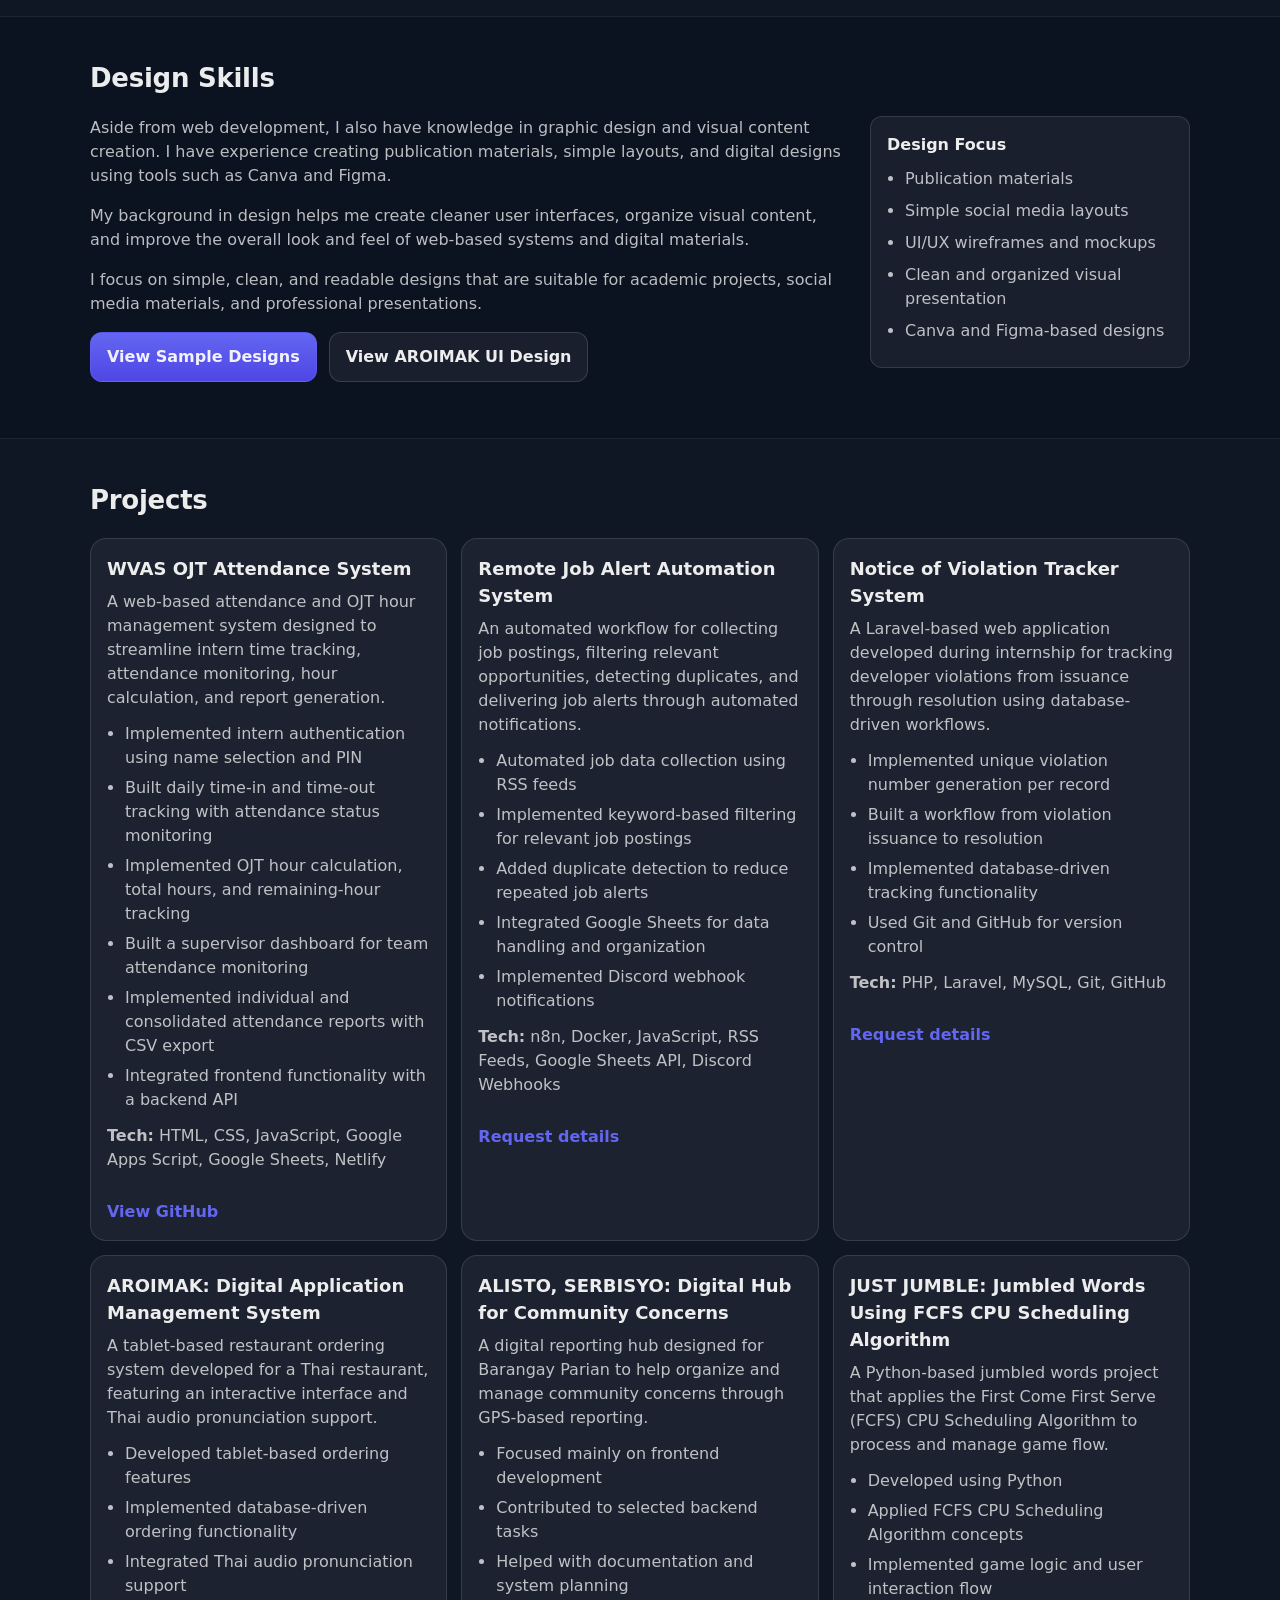
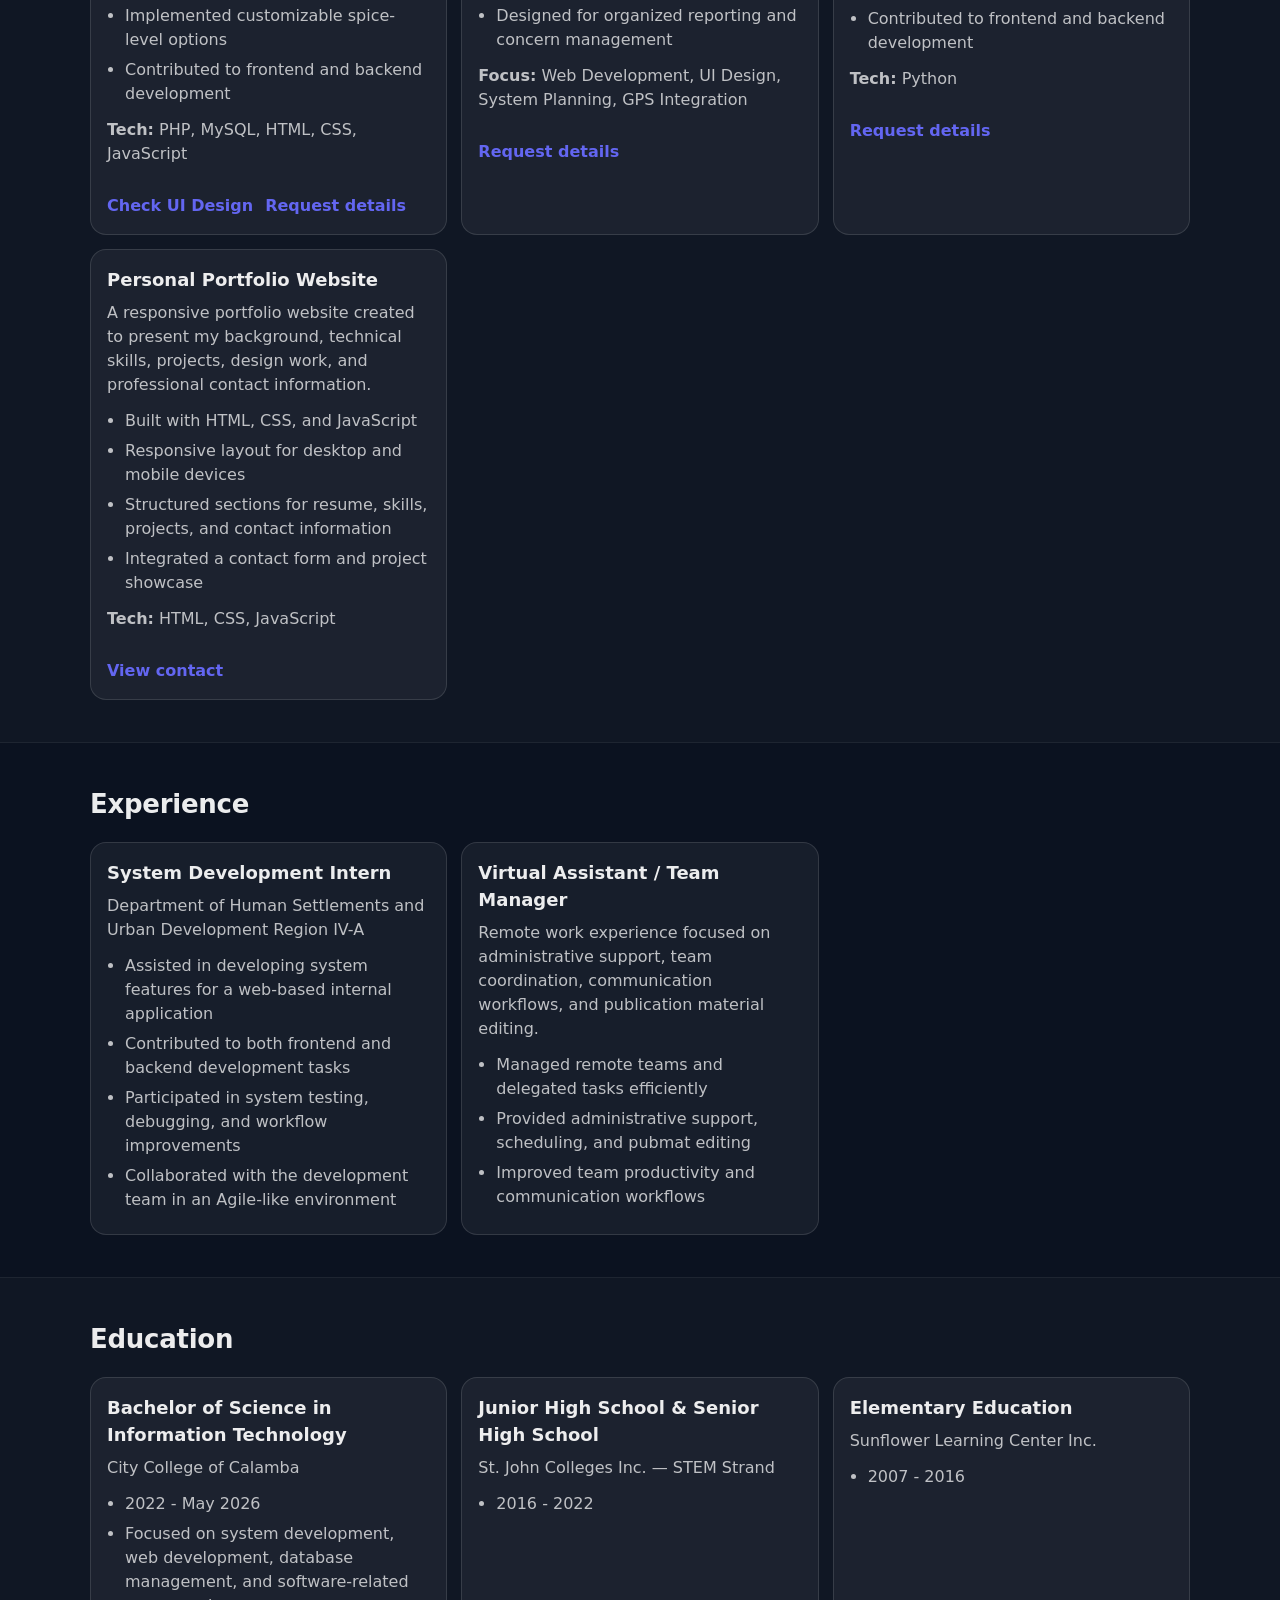
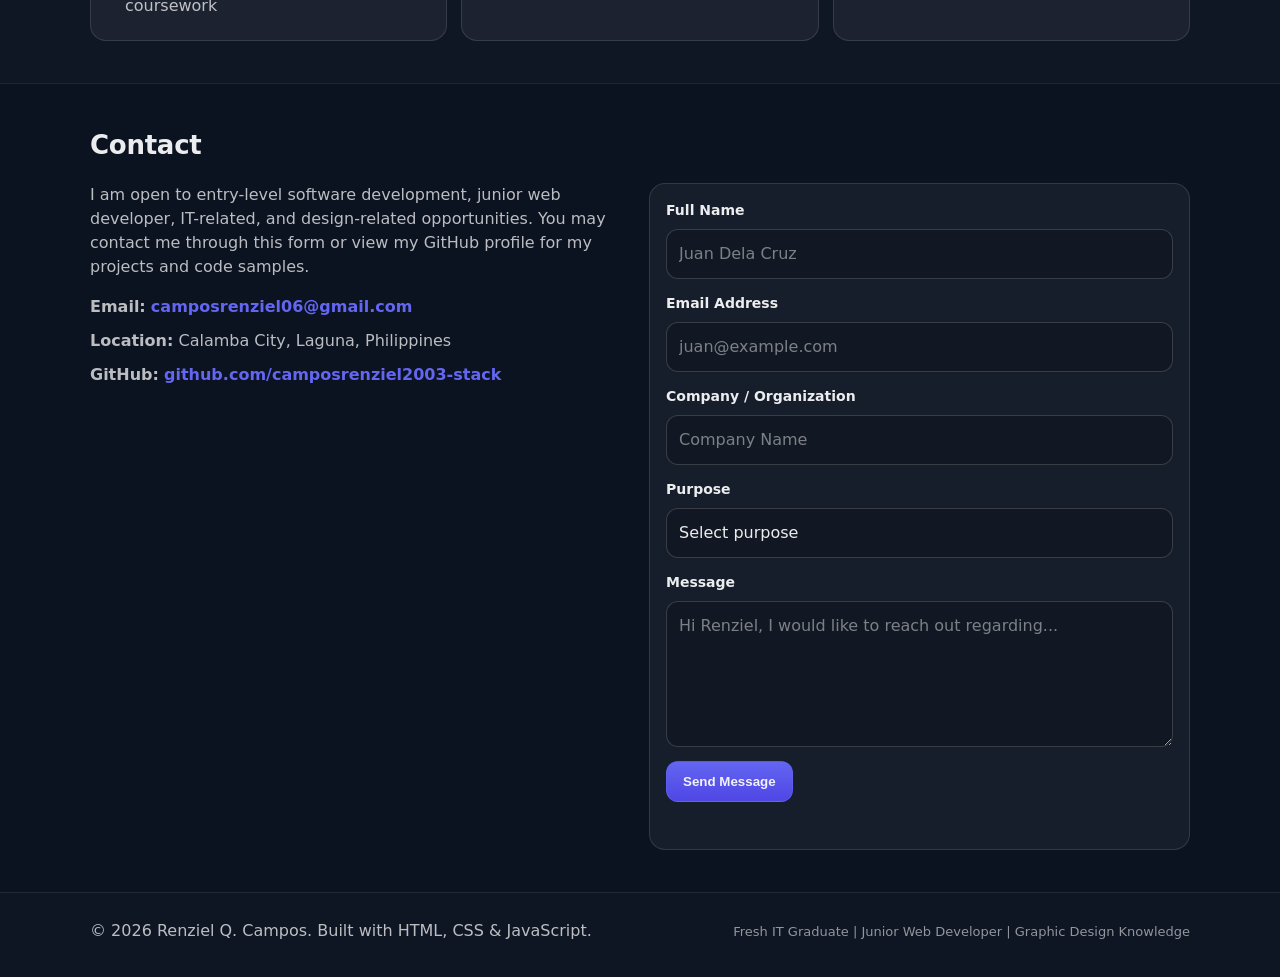
==== commit 870decea: "Enhance design samples page with AROIMAK UI case study, update project descriptions, and improve nav" ====
--- a/index.html
+++ b/index.html
@@ -204,7 +204,7 @@
 
             <div class="hero-actions" role="group" aria-label="Design portfolio actions">
               <a class="btn btn-primary" href="design-samples.html">View Sample Designs</a>
-              <a class="btn btn-secondary" href="#projects">View Web Projects</a>
+              <a class="btn btn-secondary" href="design-samples.html#aroimak-ui">View AROIMAK UI Design</a>
             </div>
           </div>
 
@@ -224,103 +224,194 @@
     </section>
 
     <!-- PROJECTS -->
-    <section id="projects" class="section section-alt">
-      <div class="container">
-        <h2 class="section-title">Projects</h2>
-
-        <div class="cards" role="list" aria-label="Project cards">
-          <article class="card" role="listitem">
-            <h3 class="card-title">AROIMAK: Digital Application Management System</h3>
-
-            <p class="card-desc">
-              A tablet-based ordering system developed for a Thai restaurant, featuring an interactive user
-              interface and Thai audio pronunciation support to improve customer experience and ordering efficiency.
-            </p>
-
-            <ul class="card-list">
-              <li>Developed tablet-based ordering features</li>
-              <li>Integrated Thai audio pronunciation and interactive UI features</li>
-              <li>Focused on improving user experience and ordering efficiency</li>
-              <li>Contributed to frontend design and backend development</li>
-            </ul>
-
-            <a class="card-link" href="#contact">Request details</a>
-          </article>
-
-          <article class="card" role="listitem">
-            <h3 class="card-title">Notice of Violation Tracker System</h3>
-
-            <p class="card-desc">
-              A web-based system for tracking developer violations, built during internship using Laravel,
-              PHP, and Laragon. The system supports violation record tracking from issuance to resolution.
-            </p>
-
-            <ul class="card-list">
-              <li>Assisted in developing system features for an internal web-based application</li>
-              <li>Implemented unique violation number generation per record</li>
-              <li>Built workflow from issuance to resolution</li>
-              <li>Used Laravel, PHP, Laragon, Composer, Git, and GitHub for development</li>
-            </ul>
-
-            <a class="card-link" href="#contact">Request details</a>
-          </article>
-
-          <article class="card" role="listitem">
-            <h3 class="card-title">JUST JUMBLE: Jumbled Words Using FCFS CPU Scheduling Algorithm</h3>
-
-            <p class="card-desc">
-              A Python-based jumbled words project that applies the First Come First Serve (FCFS)
-              CPU Scheduling Algorithm to process and manage game flow.
-            </p>
-
-            <ul class="card-list">
-              <li>Developed using Python</li>
-              <li>Applied FCFS CPU Scheduling Algorithm concepts</li>
-              <li>Contributed to both frontend and backend development</li>
-              <li>Helped build the game logic and user interaction flow</li>
-            </ul>
-
-            <a class="card-link" href="#contact">Request details</a>
-          </article>
-
-          <article class="card" role="listitem">
-            <h3 class="card-title">ALISTO, SERBISYO: Digital Hub for Community Concerns</h3>
-
-            <p class="card-desc">
-              A digital reporting hub designed for Barangay Parian to help report and resolve
-              community concerns through GPS tracking and organized concern management.
-            </p>
-
-            <ul class="card-list">
-              <li>Focused mainly on frontend development</li>
-              <li>Contributed to selected backend tasks</li>
-              <li>Helped with documentation and system planning</li>
-              <li>Designed for reporting and resolving barangay community concerns via GPS tracking</li>
-            </ul>
-
-            <a class="card-link" href="#contact">Request details</a>
-          </article>
-
-          <article class="card" role="listitem">
-            <h3 class="card-title">Personal Portfolio Website</h3>
-
-            <p class="card-desc">
-              A responsive one-page portfolio website created to present my background, technical skills,
-              projects, design skills, and contact information for job applications.
-            </p>
-
-            <ul class="card-list">
-              <li>Built with HTML, CSS, and JavaScript</li>
-              <li>Responsive layout for desktop and mobile devices</li>
-              <li>Structured sections for resume, skills, projects, design samples, and contact information</li>
-              <li>Includes noindex settings to avoid appearing in search results</li>
-            </ul>
-
-            <a class="card-link" href="#contact">View contact</a>
-          </article>
-        </div>
-      </div>
-    </section>
+<section id="projects" class="section section-alt">
+  <div class="container">
+    <h2 class="section-title">Projects</h2>
+
+    <div class="cards" role="list" aria-label="Project cards">
+
+      <!-- DTR SYSTEM -->
+      <article class="card" role="listitem">
+        <h3 class="card-title">WVAS OJT Attendance System</h3>
+
+        <p class="card-desc">
+          A web-based attendance and OJT hour management system designed to streamline
+          intern time tracking, attendance monitoring, hour calculation, and report generation.
+        </p>
+
+        <ul class="card-list">
+          <li>Implemented intern authentication using name selection and PIN</li>
+          <li>Built daily time-in and time-out tracking with attendance status monitoring</li>
+          <li>Implemented OJT hour calculation, total hours, and remaining-hour tracking</li>
+          <li>Built a supervisor dashboard for team attendance monitoring</li>
+          <li>Implemented individual and consolidated attendance reports with CSV export</li>
+          <li>Integrated frontend functionality with a backend API</li>
+        </ul>
+
+        <p class="section-muted" style="margin-top: 12px;">
+          <strong>Tech:</strong> HTML, CSS, JavaScript, Google Apps Script, Google Sheets, Netlify
+        </p>
+
+        <div style="display: flex; gap: 12px; flex-wrap: wrap; margin-top: 12px;">
+          <a
+            class="card-link"
+            href="https://github.com/camposrenziel2003-stack/WVAS-OJT"
+            target="_blank"
+            rel="noopener noreferrer"
+          >
+            View GitHub
+          </a>
+        </div>
+      </article>
+
+      <!-- N8N AUTOMATION -->
+      <article class="card" role="listitem">
+        <h3 class="card-title">Remote Job Alert Automation System</h3>
+
+        <p class="card-desc">
+          An automated workflow for collecting job postings, filtering relevant opportunities,
+          detecting duplicates, and delivering job alerts through automated notifications.
+        </p>
+
+        <ul class="card-list">
+          <li>Automated job data collection using RSS feeds</li>
+          <li>Implemented keyword-based filtering for relevant job postings</li>
+          <li>Added duplicate detection to reduce repeated job alerts</li>
+          <li>Integrated Google Sheets for data handling and organization</li>
+          <li>Implemented Discord webhook notifications</li>
+        </ul>
+
+        <p class="section-muted" style="margin-top: 12px;">
+          <strong>Tech:</strong> n8n, Docker, JavaScript, RSS Feeds, Google Sheets API, Discord Webhooks
+        </p>
+
+        <a class="card-link" href="#contact">Request details</a>
+      </article>
+
+      <!-- NOTICE OF VIOLATION -->
+      <article class="card" role="listitem">
+        <h3 class="card-title">Notice of Violation Tracker System</h3>
+
+        <p class="card-desc">
+          A Laravel-based web application developed during internship for tracking developer
+          violations from issuance through resolution using database-driven workflows.
+        </p>
+
+        <ul class="card-list">
+          <li>Implemented unique violation number generation per record</li>
+          <li>Built a workflow from violation issuance to resolution</li>
+          <li>Implemented database-driven tracking functionality</li>
+          <li>Used Git and GitHub for version control</li>
+        </ul>
+
+        <p class="section-muted" style="margin-top: 12px;">
+          <strong>Tech:</strong> PHP, Laravel, MySQL, Git, GitHub
+        </p>
+
+        <a class="card-link" href="#contact">Request details</a>
+      </article>
+
+      <!-- AROIMAK -->
+      <article class="card" role="listitem">
+        <h3 class="card-title">AROIMAK: Digital Application Management System</h3>
+
+        <p class="card-desc">
+          A tablet-based restaurant ordering system developed for a Thai restaurant,
+          featuring an interactive interface and Thai audio pronunciation support.
+        </p>
+
+        <ul class="card-list">
+          <li>Developed tablet-based ordering features</li>
+          <li>Implemented database-driven ordering functionality</li>
+          <li>Integrated Thai audio pronunciation support</li>
+          <li>Implemented customizable spice-level options</li>
+          <li>Contributed to frontend and backend development</li>
+        </ul>
+
+        <p class="section-muted" style="margin-top: 12px;">
+          <strong>Tech:</strong> PHP, MySQL, HTML, CSS, JavaScript
+        </p>
+
+        <div style="display: flex; gap: 12px; flex-wrap: wrap; margin-top: 12px;">
+          <a class="card-link" href="design-samples.html#aroimak-ui">
+            Check UI Design
+          </a>
+          <a class="card-link" href="#contact">Request details</a>
+        </div>
+      </article>
+
+      <!-- ALISTO -->
+      <article class="card" role="listitem">
+        <h3 class="card-title">ALISTO, SERBISYO: Digital Hub for Community Concerns</h3>
+
+        <p class="card-desc">
+          A digital reporting hub designed for Barangay Parian to help organize and manage
+          community concerns through GPS-based reporting.
+        </p>
+
+        <ul class="card-list">
+          <li>Focused mainly on frontend development</li>
+          <li>Contributed to selected backend tasks</li>
+          <li>Helped with documentation and system planning</li>
+          <li>Designed for organized reporting and concern management</li>
+        </ul>
+
+        <p class="section-muted" style="margin-top: 12px;">
+          <strong>Focus:</strong> Web Development, UI Design, System Planning, GPS Integration
+        </p>
+
+        <a class="card-link" href="#contact">Request details</a>
+      </article>
+
+      <!-- JUST JUMBLE -->
+      <article class="card" role="listitem">
+        <h3 class="card-title">JUST JUMBLE: Jumbled Words Using FCFS CPU Scheduling Algorithm</h3>
+
+        <p class="card-desc">
+          A Python-based jumbled words project that applies the First Come First Serve (FCFS)
+          CPU Scheduling Algorithm to process and manage game flow.
+        </p>
+
+        <ul class="card-list">
+          <li>Developed using Python</li>
+          <li>Applied FCFS CPU Scheduling Algorithm concepts</li>
+          <li>Implemented game logic and user interaction flow</li>
+          <li>Contributed to frontend and backend development</li>
+        </ul>
+
+        <p class="section-muted" style="margin-top: 12px;">
+          <strong>Tech:</strong> Python
+        </p>
+
+        <a class="card-link" href="#contact">Request details</a>
+      </article>
+
+      <!-- PORTFOLIO -->
+      <article class="card" role="listitem">
+        <h3 class="card-title">Personal Portfolio Website</h3>
+
+        <p class="card-desc">
+          A responsive portfolio website created to present my background, technical skills,
+          projects, design work, and professional contact information.
+        </p>
+
+        <ul class="card-list">
+          <li>Built with HTML, CSS, and JavaScript</li>
+          <li>Responsive layout for desktop and mobile devices</li>
+          <li>Structured sections for resume, skills, projects, and contact information</li>
+          <li>Integrated a contact form and project showcase</li>
+        </ul>
+
+        <p class="section-muted" style="margin-top: 12px;">
+          <strong>Tech:</strong> HTML, CSS, JavaScript
+        </p>
+
+        <a class="card-link" href="#contact">View contact</a>
+      </article>
+
+    </div>
+  </div>
+</section>
 
     <!-- EXPERIENCE -->
     <section id="experience" class="section">
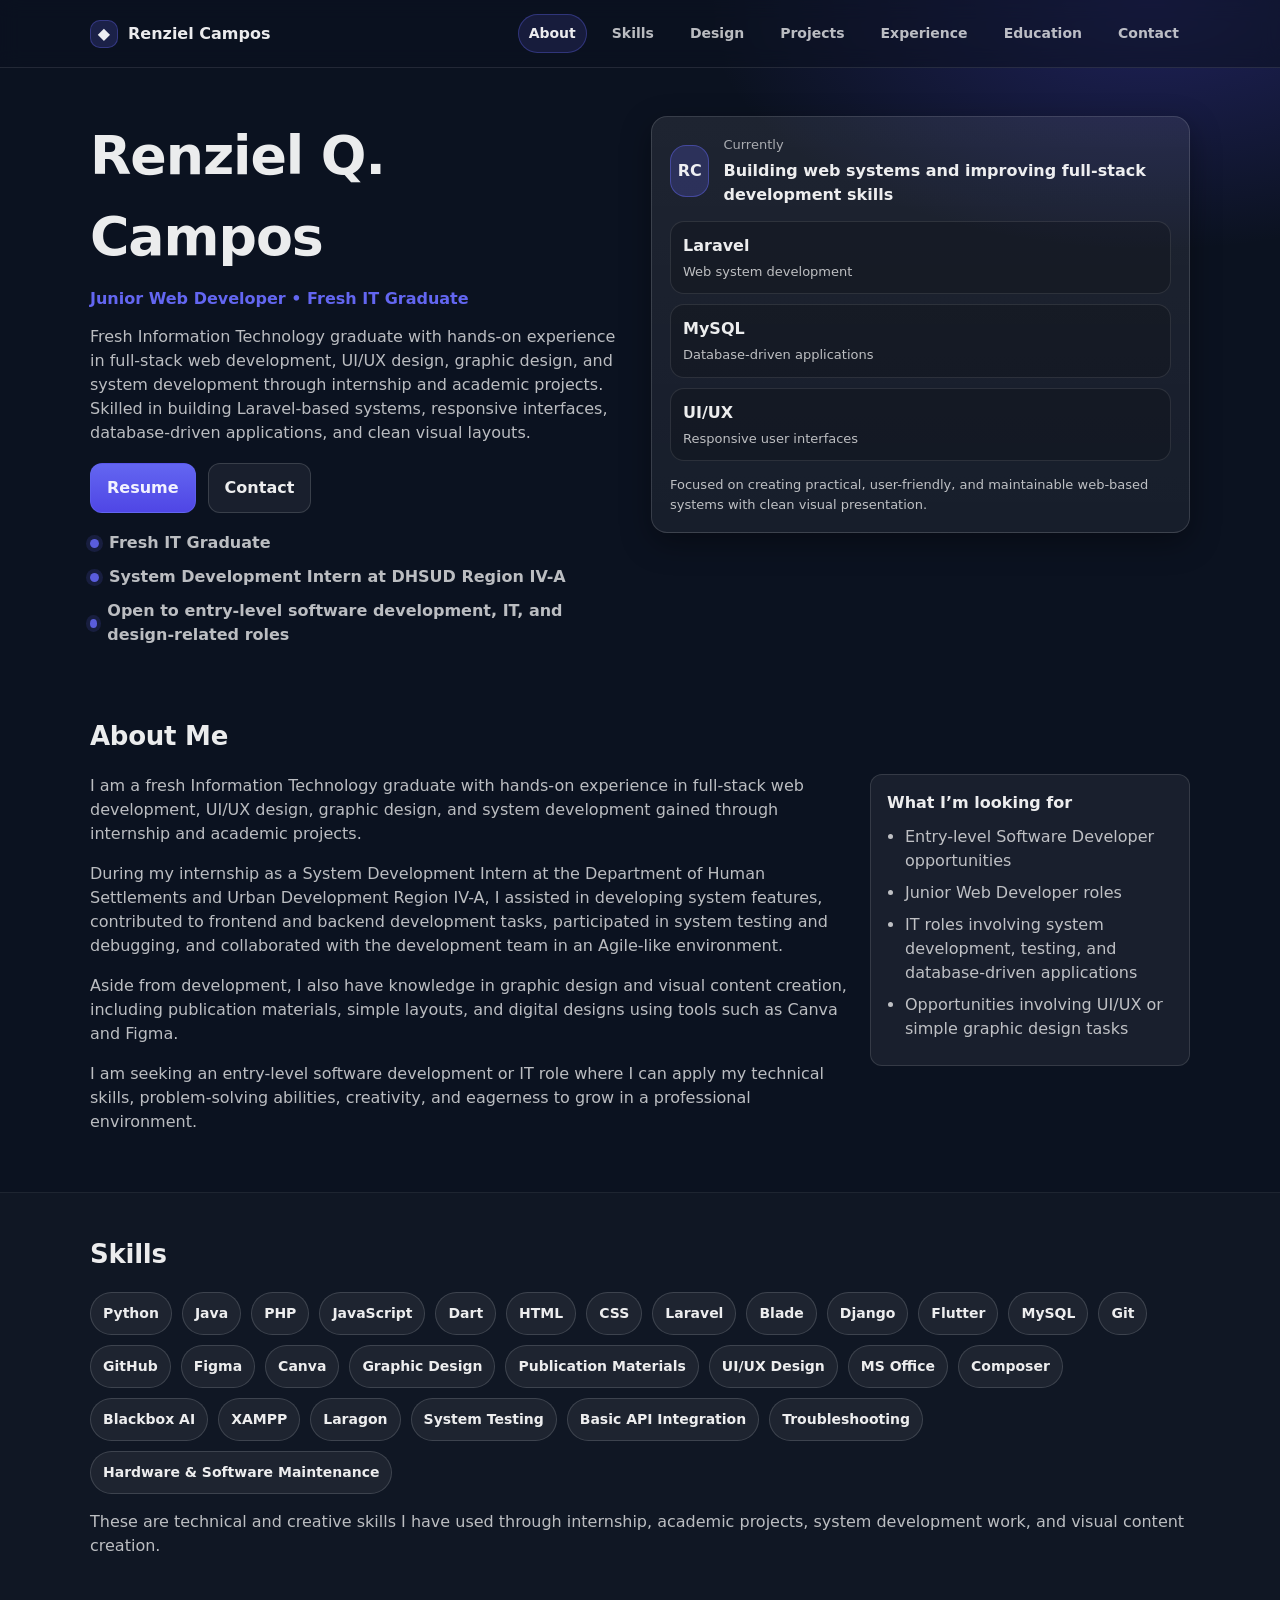
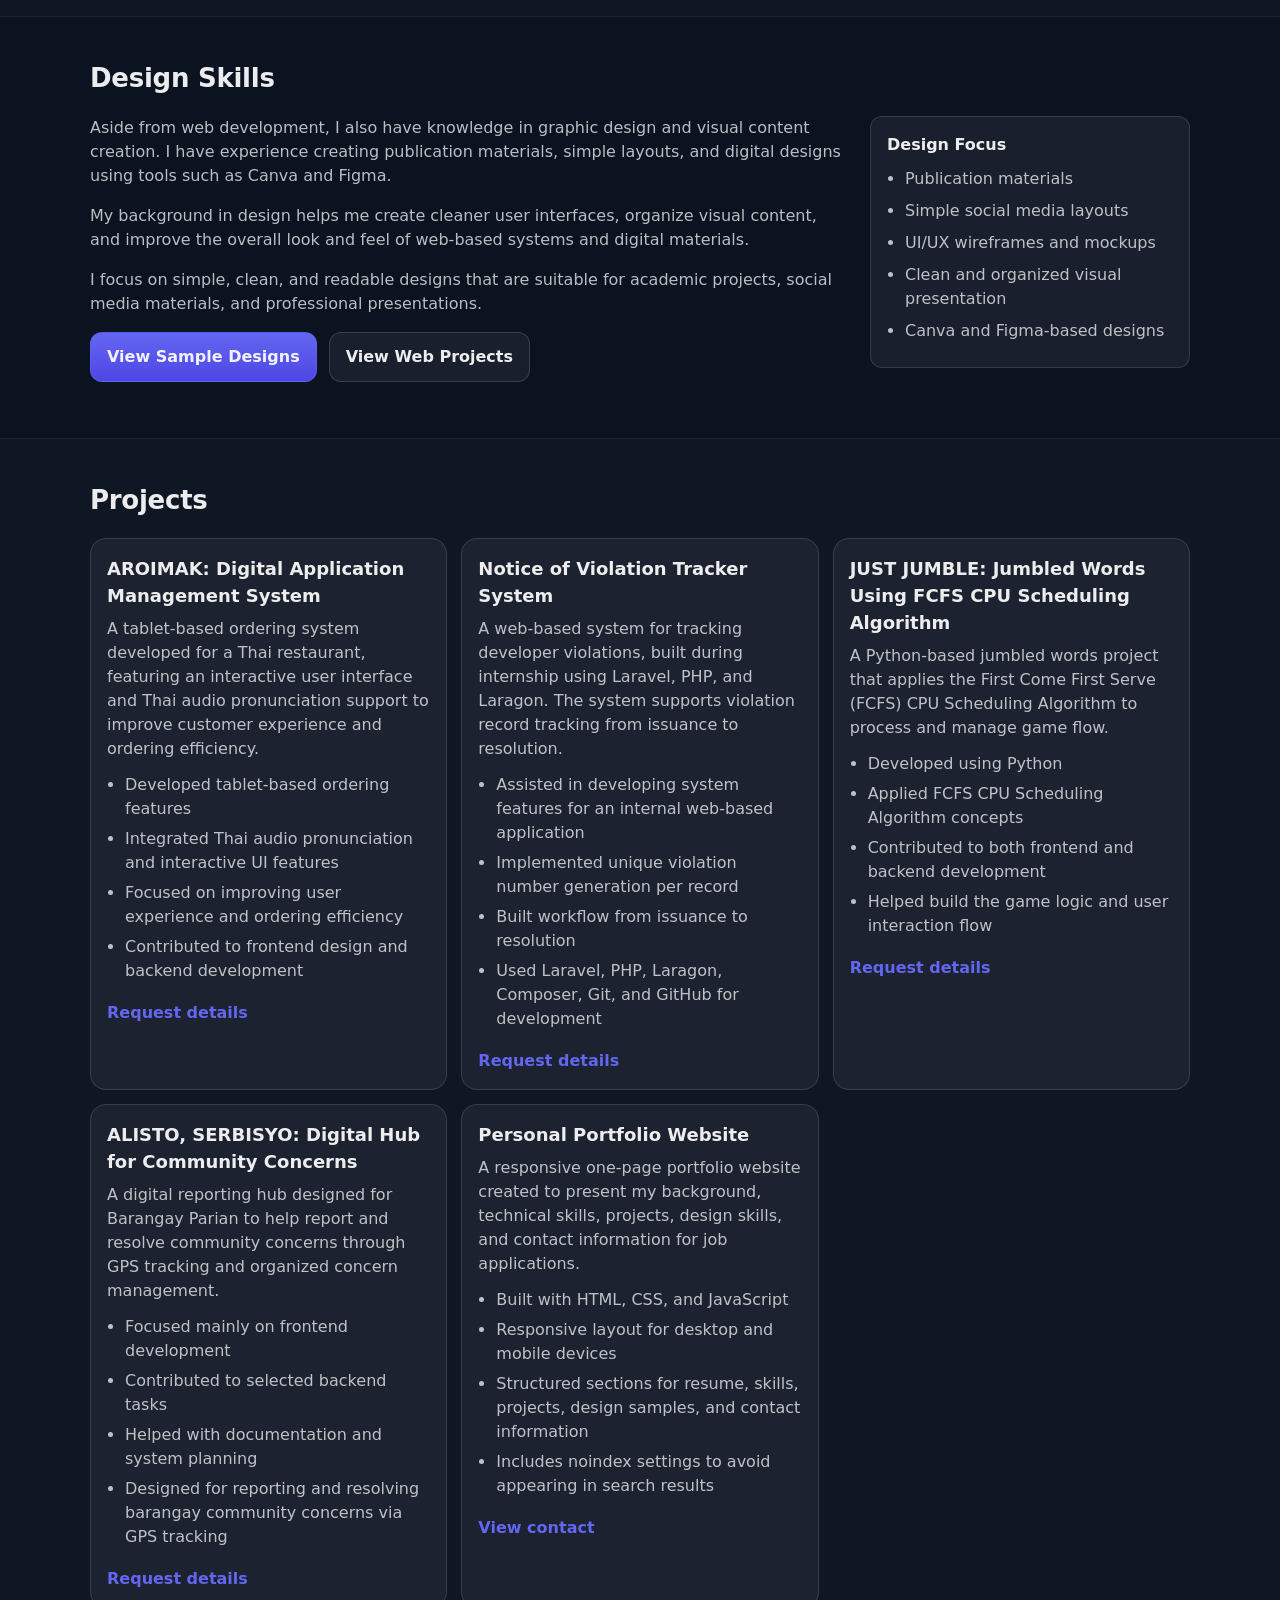
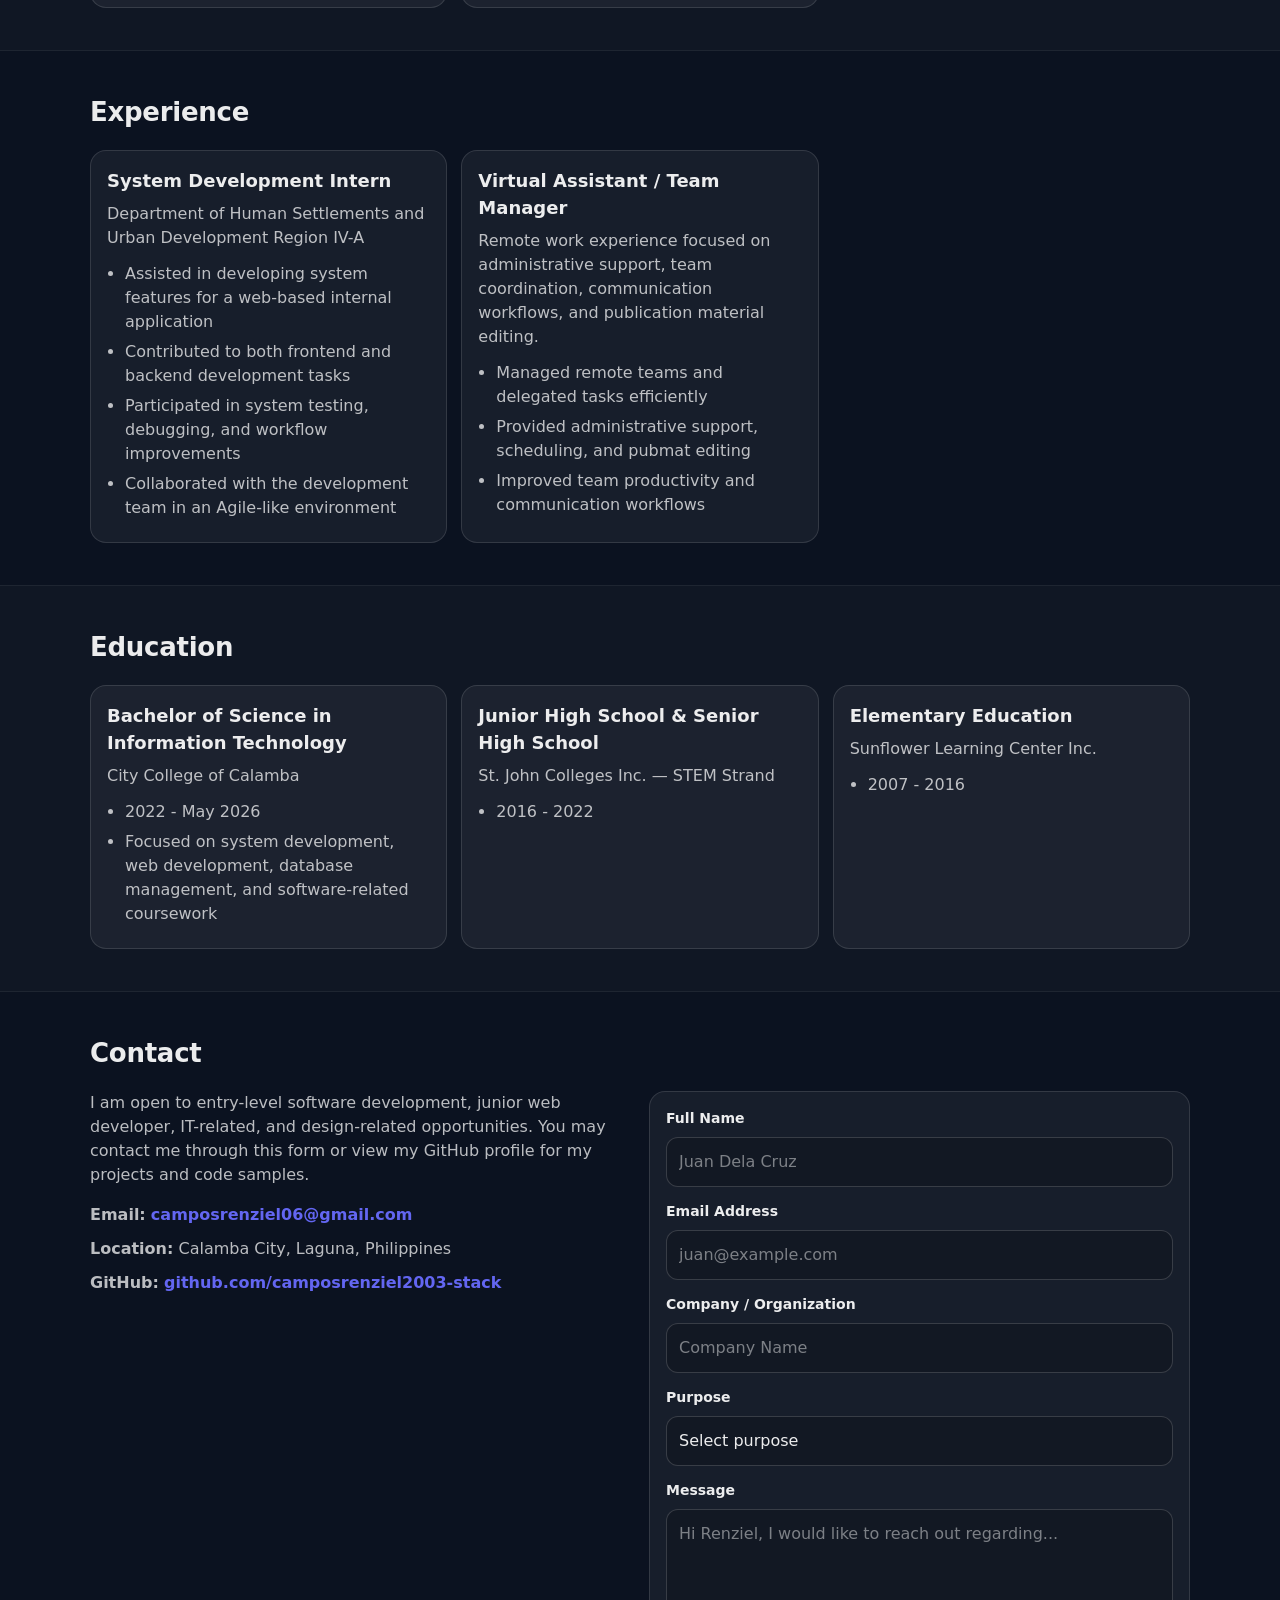
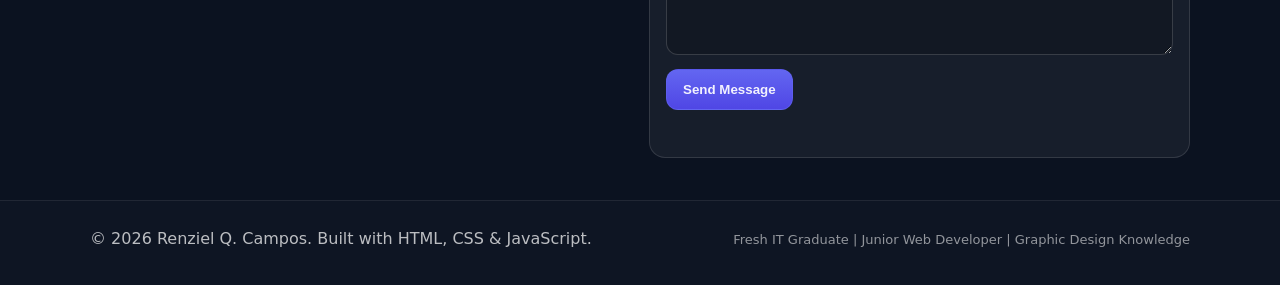
==== commit dc809cf4: "Merge branch 'main' of https://github.com/camposrenziel2003-stack/my-portfolio" ====
--- a/index.html
+++ b/index.html
@@ -204,7 +204,7 @@
 
             <div class="hero-actions" role="group" aria-label="Design portfolio actions">
               <a class="btn btn-primary" href="design-samples.html">View Sample Designs</a>
-              <a class="btn btn-secondary" href="design-samples.html#aroimak-ui">View AROIMAK UI Design</a>
+              <a class="btn btn-secondary" href="#projects">View Web Projects</a>
             </div>
           </div>
 
@@ -224,194 +224,103 @@
     </section>
 
     <!-- PROJECTS -->
-<section id="projects" class="section section-alt">
-  <div class="container">
-    <h2 class="section-title">Projects</h2>
-
-    <div class="cards" role="list" aria-label="Project cards">
-
-      <!-- DTR SYSTEM -->
-      <article class="card" role="listitem">
-        <h3 class="card-title">WVAS OJT Attendance System</h3>
-
-        <p class="card-desc">
-          A web-based attendance and OJT hour management system designed to streamline
-          intern time tracking, attendance monitoring, hour calculation, and report generation.
-        </p>
-
-        <ul class="card-list">
-          <li>Implemented intern authentication using name selection and PIN</li>
-          <li>Built daily time-in and time-out tracking with attendance status monitoring</li>
-          <li>Implemented OJT hour calculation, total hours, and remaining-hour tracking</li>
-          <li>Built a supervisor dashboard for team attendance monitoring</li>
-          <li>Implemented individual and consolidated attendance reports with CSV export</li>
-          <li>Integrated frontend functionality with a backend API</li>
-        </ul>
-
-        <p class="section-muted" style="margin-top: 12px;">
-          <strong>Tech:</strong> HTML, CSS, JavaScript, Google Apps Script, Google Sheets, Netlify
-        </p>
-
-        <div style="display: flex; gap: 12px; flex-wrap: wrap; margin-top: 12px;">
-          <a
-            class="card-link"
-            href="https://github.com/camposrenziel2003-stack/WVAS-OJT"
-            target="_blank"
-            rel="noopener noreferrer"
-          >
-            View GitHub
-          </a>
-        </div>
-      </article>
-
-      <!-- N8N AUTOMATION -->
-      <article class="card" role="listitem">
-        <h3 class="card-title">Remote Job Alert Automation System</h3>
-
-        <p class="card-desc">
-          An automated workflow for collecting job postings, filtering relevant opportunities,
-          detecting duplicates, and delivering job alerts through automated notifications.
-        </p>
-
-        <ul class="card-list">
-          <li>Automated job data collection using RSS feeds</li>
-          <li>Implemented keyword-based filtering for relevant job postings</li>
-          <li>Added duplicate detection to reduce repeated job alerts</li>
-          <li>Integrated Google Sheets for data handling and organization</li>
-          <li>Implemented Discord webhook notifications</li>
-        </ul>
-
-        <p class="section-muted" style="margin-top: 12px;">
-          <strong>Tech:</strong> n8n, Docker, JavaScript, RSS Feeds, Google Sheets API, Discord Webhooks
-        </p>
-
-        <a class="card-link" href="#contact">Request details</a>
-      </article>
-
-      <!-- NOTICE OF VIOLATION -->
-      <article class="card" role="listitem">
-        <h3 class="card-title">Notice of Violation Tracker System</h3>
-
-        <p class="card-desc">
-          A Laravel-based web application developed during internship for tracking developer
-          violations from issuance through resolution using database-driven workflows.
-        </p>
-
-        <ul class="card-list">
-          <li>Implemented unique violation number generation per record</li>
-          <li>Built a workflow from violation issuance to resolution</li>
-          <li>Implemented database-driven tracking functionality</li>
-          <li>Used Git and GitHub for version control</li>
-        </ul>
-
-        <p class="section-muted" style="margin-top: 12px;">
-          <strong>Tech:</strong> PHP, Laravel, MySQL, Git, GitHub
-        </p>
-
-        <a class="card-link" href="#contact">Request details</a>
-      </article>
-
-      <!-- AROIMAK -->
-      <article class="card" role="listitem">
-        <h3 class="card-title">AROIMAK: Digital Application Management System</h3>
-
-        <p class="card-desc">
-          A tablet-based restaurant ordering system developed for a Thai restaurant,
-          featuring an interactive interface and Thai audio pronunciation support.
-        </p>
-
-        <ul class="card-list">
-          <li>Developed tablet-based ordering features</li>
-          <li>Implemented database-driven ordering functionality</li>
-          <li>Integrated Thai audio pronunciation support</li>
-          <li>Implemented customizable spice-level options</li>
-          <li>Contributed to frontend and backend development</li>
-        </ul>
-
-        <p class="section-muted" style="margin-top: 12px;">
-          <strong>Tech:</strong> PHP, MySQL, HTML, CSS, JavaScript
-        </p>
-
-        <div style="display: flex; gap: 12px; flex-wrap: wrap; margin-top: 12px;">
-          <a class="card-link" href="design-samples.html#aroimak-ui">
-            Check UI Design
-          </a>
-          <a class="card-link" href="#contact">Request details</a>
-        </div>
-      </article>
-
-      <!-- ALISTO -->
-      <article class="card" role="listitem">
-        <h3 class="card-title">ALISTO, SERBISYO: Digital Hub for Community Concerns</h3>
-
-        <p class="card-desc">
-          A digital reporting hub designed for Barangay Parian to help organize and manage
-          community concerns through GPS-based reporting.
-        </p>
-
-        <ul class="card-list">
-          <li>Focused mainly on frontend development</li>
-          <li>Contributed to selected backend tasks</li>
-          <li>Helped with documentation and system planning</li>
-          <li>Designed for organized reporting and concern management</li>
-        </ul>
-
-        <p class="section-muted" style="margin-top: 12px;">
-          <strong>Focus:</strong> Web Development, UI Design, System Planning, GPS Integration
-        </p>
-
-        <a class="card-link" href="#contact">Request details</a>
-      </article>
-
-      <!-- JUST JUMBLE -->
-      <article class="card" role="listitem">
-        <h3 class="card-title">JUST JUMBLE: Jumbled Words Using FCFS CPU Scheduling Algorithm</h3>
-
-        <p class="card-desc">
-          A Python-based jumbled words project that applies the First Come First Serve (FCFS)
-          CPU Scheduling Algorithm to process and manage game flow.
-        </p>
-
-        <ul class="card-list">
-          <li>Developed using Python</li>
-          <li>Applied FCFS CPU Scheduling Algorithm concepts</li>
-          <li>Implemented game logic and user interaction flow</li>
-          <li>Contributed to frontend and backend development</li>
-        </ul>
-
-        <p class="section-muted" style="margin-top: 12px;">
-          <strong>Tech:</strong> Python
-        </p>
-
-        <a class="card-link" href="#contact">Request details</a>
-      </article>
-
-      <!-- PORTFOLIO -->
-      <article class="card" role="listitem">
-        <h3 class="card-title">Personal Portfolio Website</h3>
-
-        <p class="card-desc">
-          A responsive portfolio website created to present my background, technical skills,
-          projects, design work, and professional contact information.
-        </p>
-
-        <ul class="card-list">
-          <li>Built with HTML, CSS, and JavaScript</li>
-          <li>Responsive layout for desktop and mobile devices</li>
-          <li>Structured sections for resume, skills, projects, and contact information</li>
-          <li>Integrated a contact form and project showcase</li>
-        </ul>
-
-        <p class="section-muted" style="margin-top: 12px;">
-          <strong>Tech:</strong> HTML, CSS, JavaScript
-        </p>
-
-        <a class="card-link" href="#contact">View contact</a>
-      </article>
-
-    </div>
-  </div>
-</section>
+    <section id="projects" class="section section-alt">
+      <div class="container">
+        <h2 class="section-title">Projects</h2>
+
+        <div class="cards" role="list" aria-label="Project cards">
+          <article class="card" role="listitem">
+            <h3 class="card-title">AROIMAK: Digital Application Management System</h3>
+
+            <p class="card-desc">
+              A tablet-based ordering system developed for a Thai restaurant, featuring an interactive user
+              interface and Thai audio pronunciation support to improve customer experience and ordering efficiency.
+            </p>
+
+            <ul class="card-list">
+              <li>Developed tablet-based ordering features</li>
+              <li>Integrated Thai audio pronunciation and interactive UI features</li>
+              <li>Focused on improving user experience and ordering efficiency</li>
+              <li>Contributed to frontend design and backend development</li>
+            </ul>
+
+            <a class="card-link" href="#contact">Request details</a>
+          </article>
+
+          <article class="card" role="listitem">
+            <h3 class="card-title">Notice of Violation Tracker System</h3>
+
+            <p class="card-desc">
+              A web-based system for tracking developer violations, built during internship using Laravel,
+              PHP, and Laragon. The system supports violation record tracking from issuance to resolution.
+            </p>
+
+            <ul class="card-list">
+              <li>Assisted in developing system features for an internal web-based application</li>
+              <li>Implemented unique violation number generation per record</li>
+              <li>Built workflow from issuance to resolution</li>
+              <li>Used Laravel, PHP, Laragon, Composer, Git, and GitHub for development</li>
+            </ul>
+
+            <a class="card-link" href="#contact">Request details</a>
+          </article>
+
+          <article class="card" role="listitem">
+            <h3 class="card-title">JUST JUMBLE: Jumbled Words Using FCFS CPU Scheduling Algorithm</h3>
+
+            <p class="card-desc">
+              A Python-based jumbled words project that applies the First Come First Serve (FCFS)
+              CPU Scheduling Algorithm to process and manage game flow.
+            </p>
+
+            <ul class="card-list">
+              <li>Developed using Python</li>
+              <li>Applied FCFS CPU Scheduling Algorithm concepts</li>
+              <li>Contributed to both frontend and backend development</li>
+              <li>Helped build the game logic and user interaction flow</li>
+            </ul>
+
+            <a class="card-link" href="#contact">Request details</a>
+          </article>
+
+          <article class="card" role="listitem">
+            <h3 class="card-title">ALISTO, SERBISYO: Digital Hub for Community Concerns</h3>
+
+            <p class="card-desc">
+              A digital reporting hub designed for Barangay Parian to help report and resolve
+              community concerns through GPS tracking and organized concern management.
+            </p>
+
+            <ul class="card-list">
+              <li>Focused mainly on frontend development</li>
+              <li>Contributed to selected backend tasks</li>
+              <li>Helped with documentation and system planning</li>
+              <li>Designed for reporting and resolving barangay community concerns via GPS tracking</li>
+            </ul>
+
+            <a class="card-link" href="#contact">Request details</a>
+          </article>
+
+          <article class="card" role="listitem">
+            <h3 class="card-title">Personal Portfolio Website</h3>
+
+            <p class="card-desc">
+              A responsive one-page portfolio website created to present my background, technical skills,
+              projects, design skills, and contact information for job applications.
+            </p>
+
+            <ul class="card-list">
+              <li>Built with HTML, CSS, and JavaScript</li>
+              <li>Responsive layout for desktop and mobile devices</li>
+              <li>Structured sections for resume, skills, projects, design samples, and contact information</li>
+              <li>Includes noindex settings to avoid appearing in search results</li>
+            </ul>
+
+            <a class="card-link" href="#contact">View contact</a>
+          </article>
+        </div>
+      </div>
+    </section>
 
     <!-- EXPERIENCE -->
     <section id="experience" class="section">
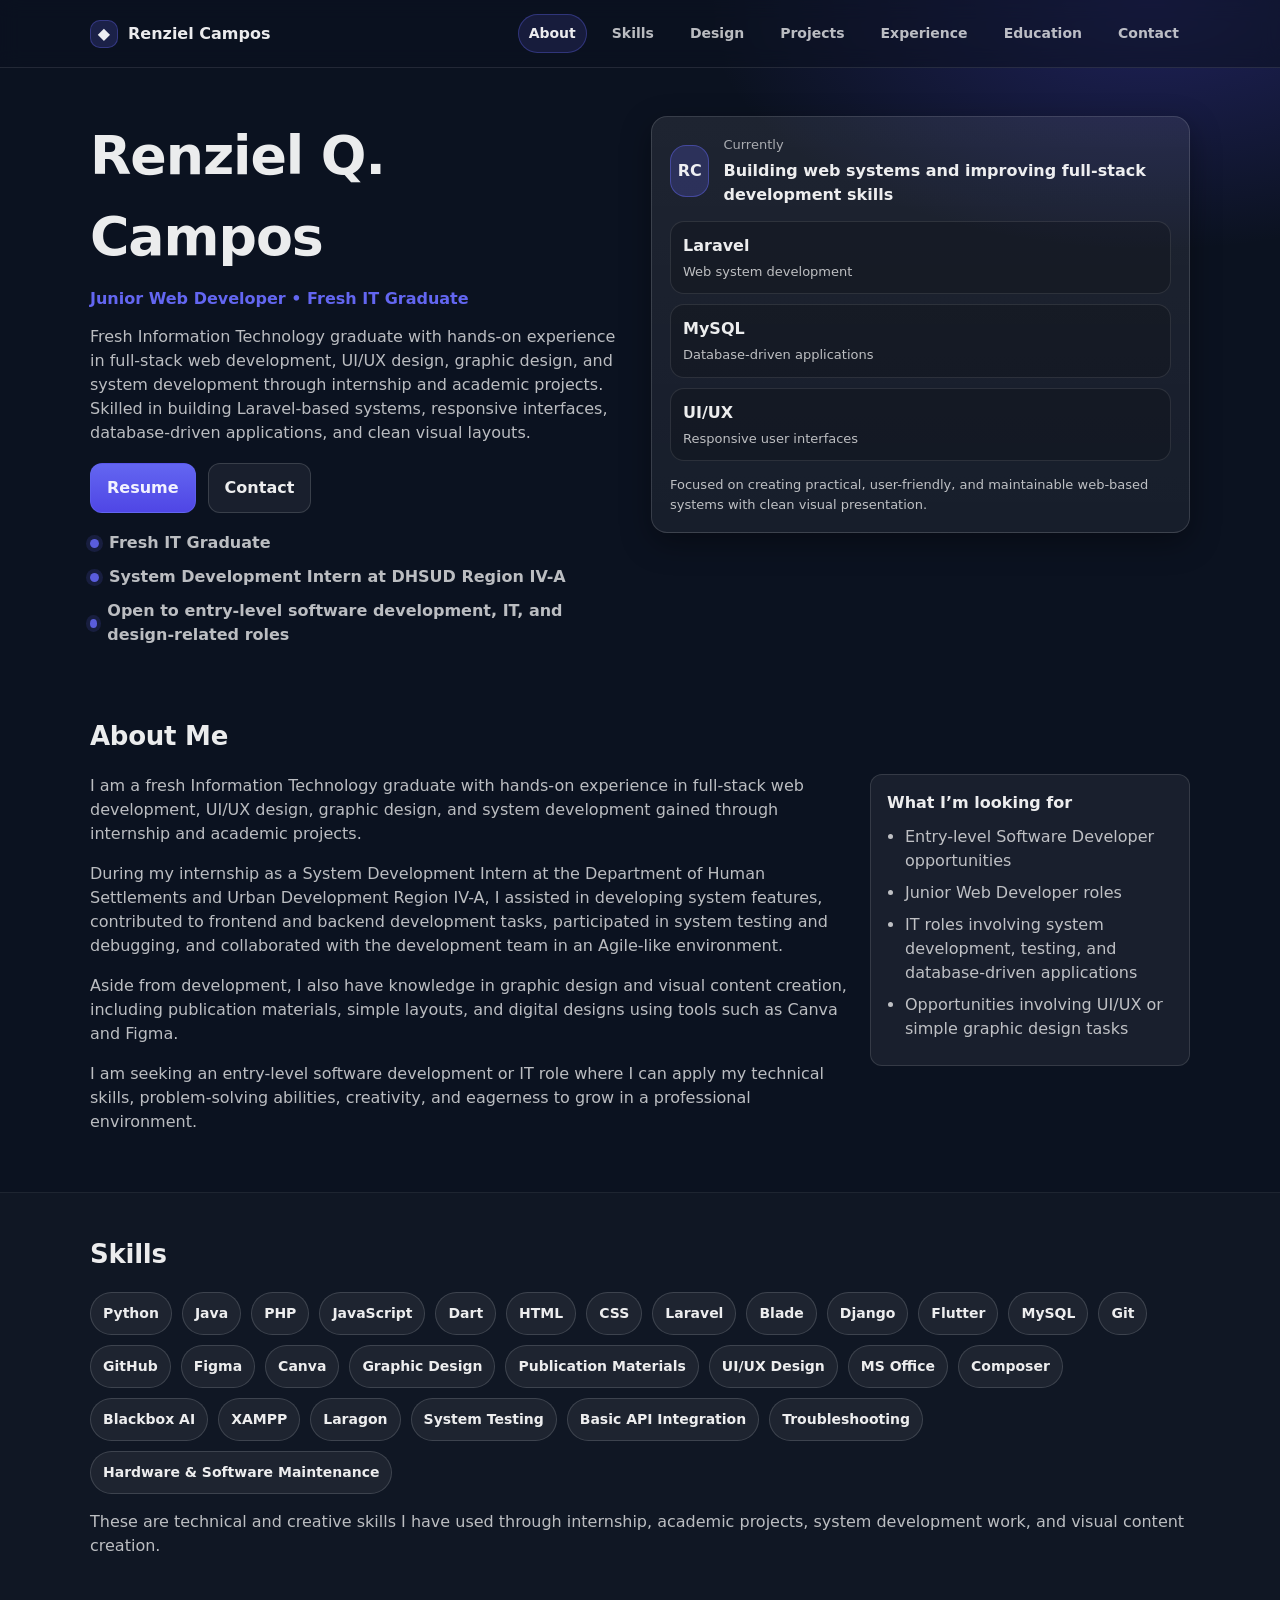
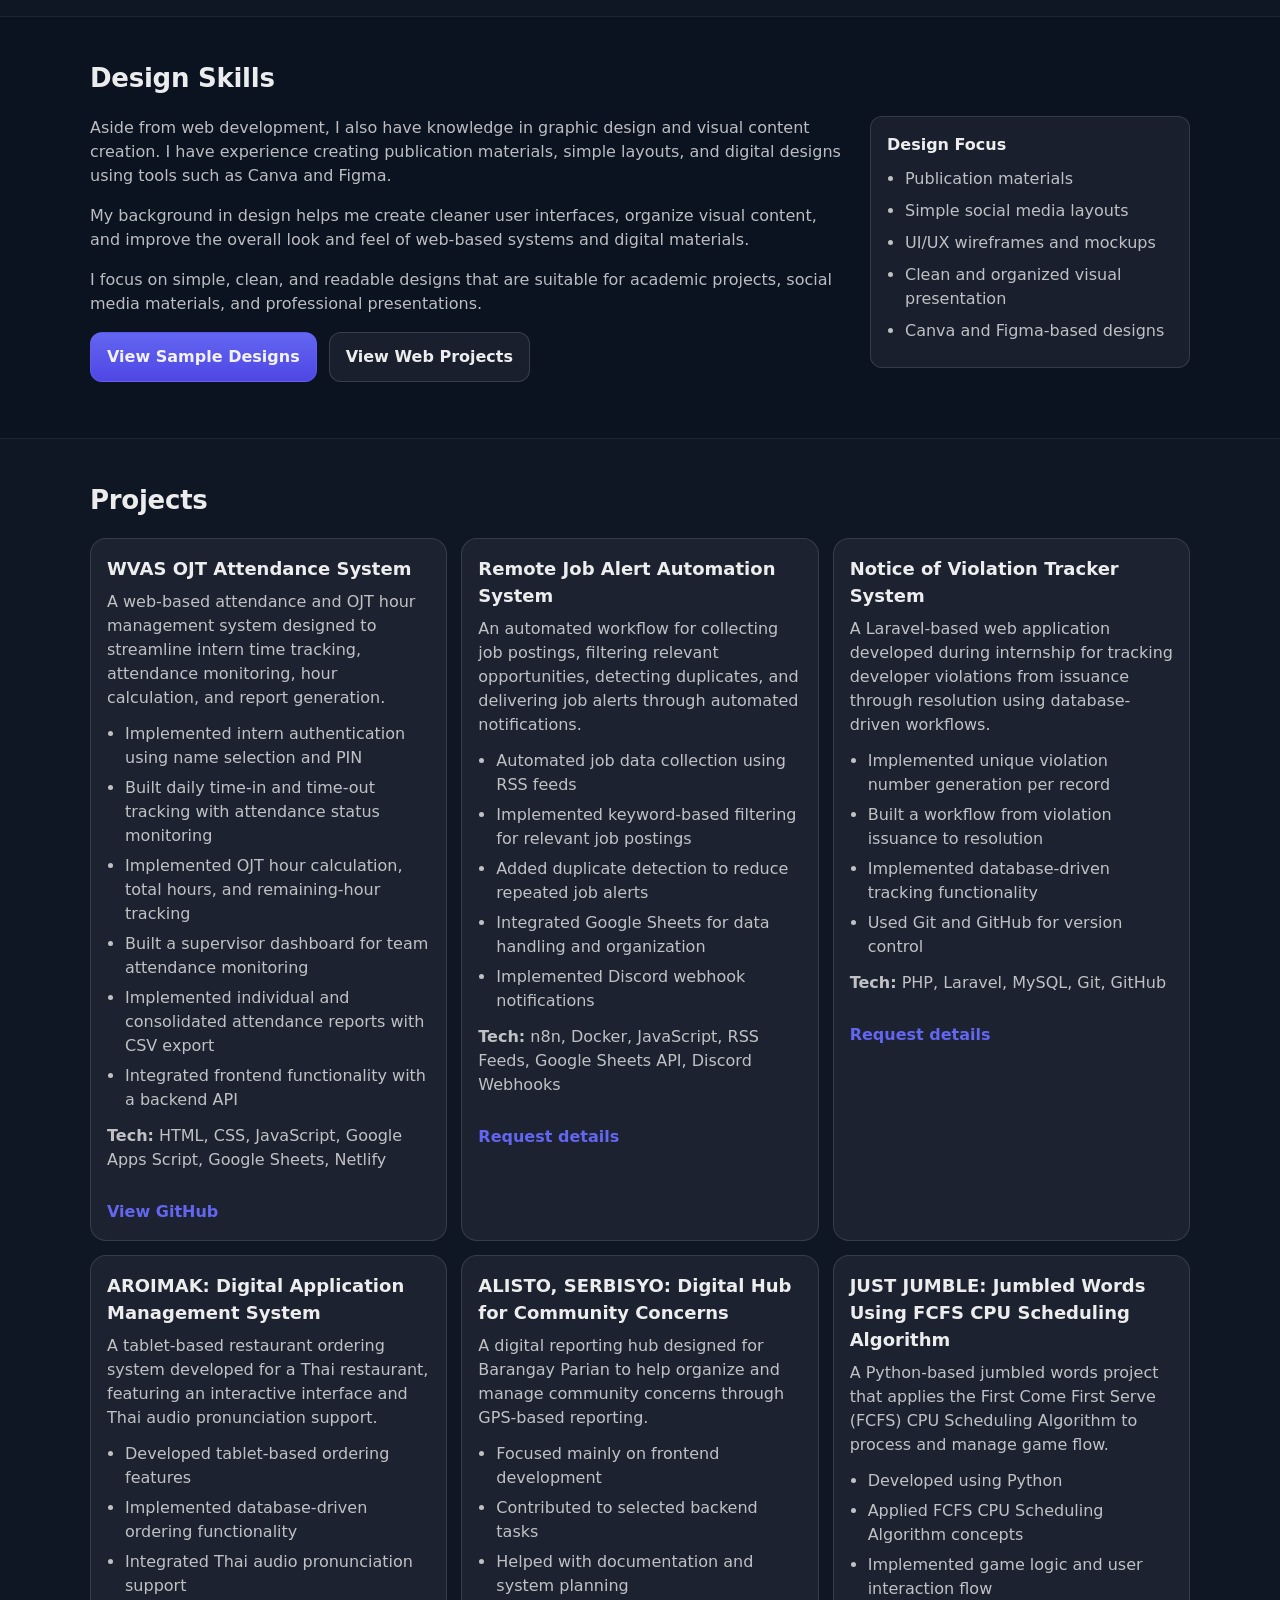
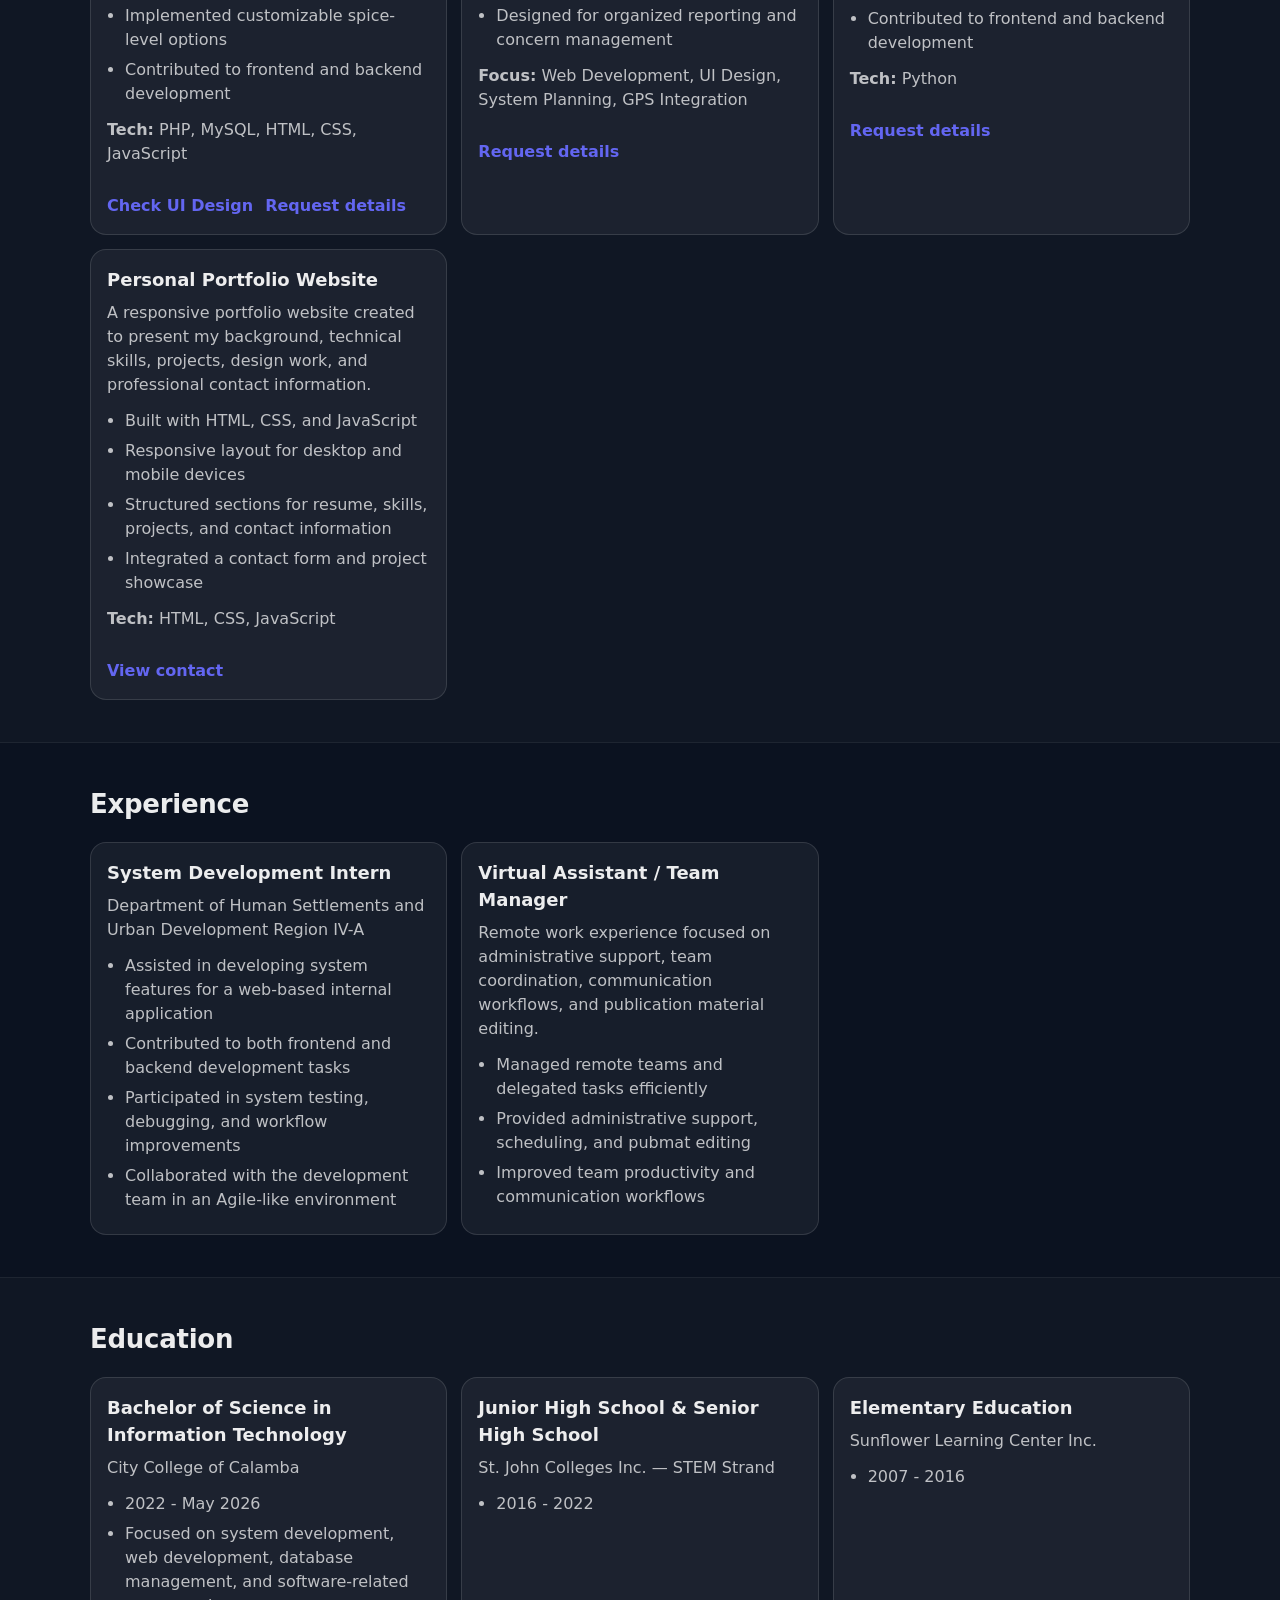
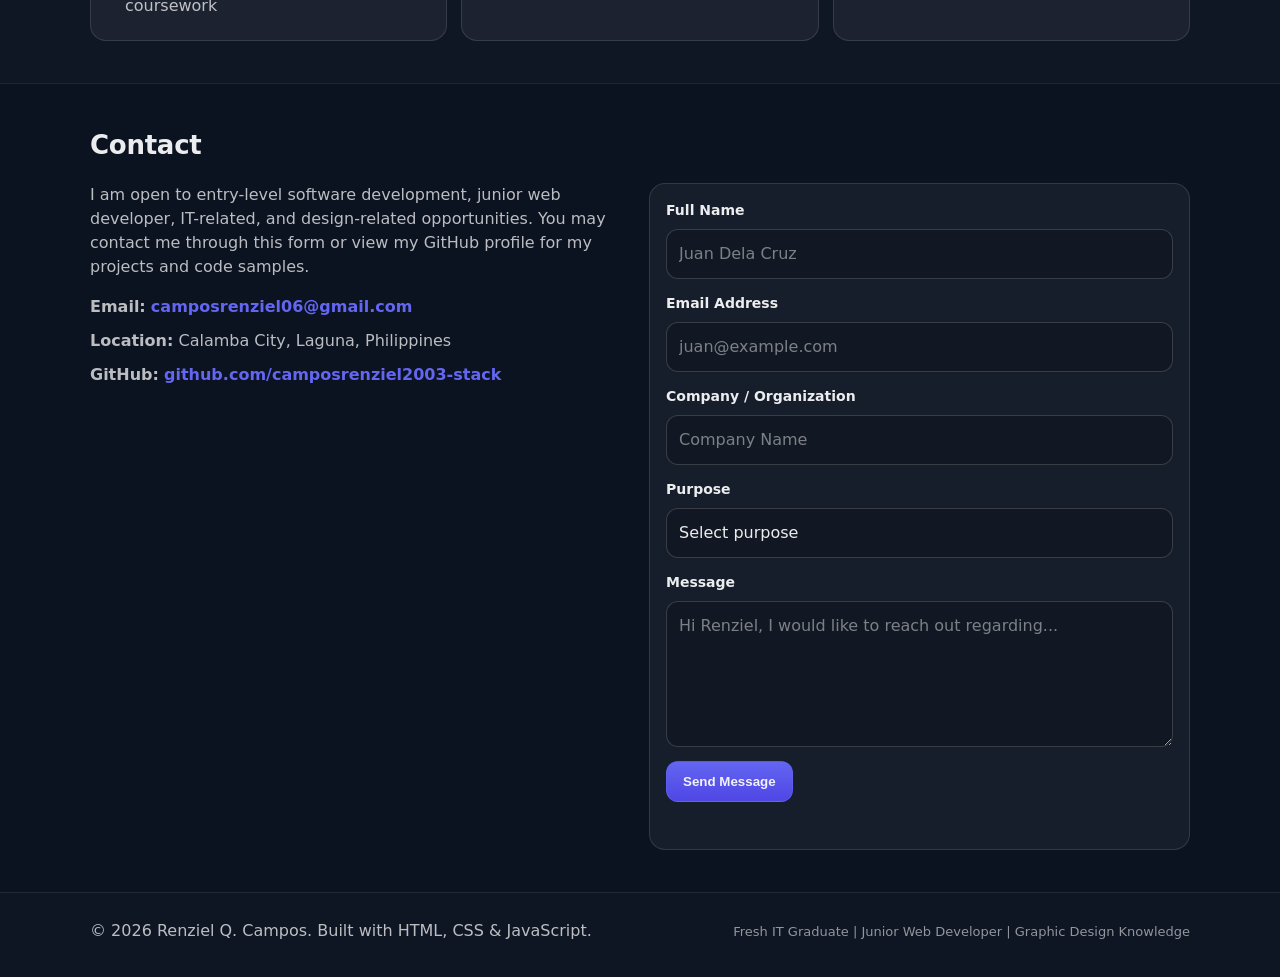
==== commit 9c6e8803: "Update projects section with new entries, enhance descriptions, and improve layout" ====
--- a/index.html
+++ b/index.html
@@ -224,103 +224,194 @@
     </section>
 
     <!-- PROJECTS -->
-    <section id="projects" class="section section-alt">
-      <div class="container">
-        <h2 class="section-title">Projects</h2>
-
-        <div class="cards" role="list" aria-label="Project cards">
-          <article class="card" role="listitem">
-            <h3 class="card-title">AROIMAK: Digital Application Management System</h3>
-
-            <p class="card-desc">
-              A tablet-based ordering system developed for a Thai restaurant, featuring an interactive user
-              interface and Thai audio pronunciation support to improve customer experience and ordering efficiency.
-            </p>
-
-            <ul class="card-list">
-              <li>Developed tablet-based ordering features</li>
-              <li>Integrated Thai audio pronunciation and interactive UI features</li>
-              <li>Focused on improving user experience and ordering efficiency</li>
-              <li>Contributed to frontend design and backend development</li>
-            </ul>
-
-            <a class="card-link" href="#contact">Request details</a>
-          </article>
-
-          <article class="card" role="listitem">
-            <h3 class="card-title">Notice of Violation Tracker System</h3>
-
-            <p class="card-desc">
-              A web-based system for tracking developer violations, built during internship using Laravel,
-              PHP, and Laragon. The system supports violation record tracking from issuance to resolution.
-            </p>
-
-            <ul class="card-list">
-              <li>Assisted in developing system features for an internal web-based application</li>
-              <li>Implemented unique violation number generation per record</li>
-              <li>Built workflow from issuance to resolution</li>
-              <li>Used Laravel, PHP, Laragon, Composer, Git, and GitHub for development</li>
-            </ul>
-
-            <a class="card-link" href="#contact">Request details</a>
-          </article>
-
-          <article class="card" role="listitem">
-            <h3 class="card-title">JUST JUMBLE: Jumbled Words Using FCFS CPU Scheduling Algorithm</h3>
-
-            <p class="card-desc">
-              A Python-based jumbled words project that applies the First Come First Serve (FCFS)
-              CPU Scheduling Algorithm to process and manage game flow.
-            </p>
-
-            <ul class="card-list">
-              <li>Developed using Python</li>
-              <li>Applied FCFS CPU Scheduling Algorithm concepts</li>
-              <li>Contributed to both frontend and backend development</li>
-              <li>Helped build the game logic and user interaction flow</li>
-            </ul>
-
-            <a class="card-link" href="#contact">Request details</a>
-          </article>
-
-          <article class="card" role="listitem">
-            <h3 class="card-title">ALISTO, SERBISYO: Digital Hub for Community Concerns</h3>
-
-            <p class="card-desc">
-              A digital reporting hub designed for Barangay Parian to help report and resolve
-              community concerns through GPS tracking and organized concern management.
-            </p>
-
-            <ul class="card-list">
-              <li>Focused mainly on frontend development</li>
-              <li>Contributed to selected backend tasks</li>
-              <li>Helped with documentation and system planning</li>
-              <li>Designed for reporting and resolving barangay community concerns via GPS tracking</li>
-            </ul>
-
-            <a class="card-link" href="#contact">Request details</a>
-          </article>
-
-          <article class="card" role="listitem">
-            <h3 class="card-title">Personal Portfolio Website</h3>
-
-            <p class="card-desc">
-              A responsive one-page portfolio website created to present my background, technical skills,
-              projects, design skills, and contact information for job applications.
-            </p>
-
-            <ul class="card-list">
-              <li>Built with HTML, CSS, and JavaScript</li>
-              <li>Responsive layout for desktop and mobile devices</li>
-              <li>Structured sections for resume, skills, projects, design samples, and contact information</li>
-              <li>Includes noindex settings to avoid appearing in search results</li>
-            </ul>
-
-            <a class="card-link" href="#contact">View contact</a>
-          </article>
-        </div>
-      </div>
-    </section>
+<section id="projects" class="section section-alt">
+  <div class="container">
+    <h2 class="section-title">Projects</h2>
+
+    <div class="cards" role="list" aria-label="Project cards">
+
+      <!-- DTR SYSTEM -->
+      <article class="card" role="listitem">
+        <h3 class="card-title">WVAS OJT Attendance System</h3>
+
+        <p class="card-desc">
+          A web-based attendance and OJT hour management system designed to streamline
+          intern time tracking, attendance monitoring, hour calculation, and report generation.
+        </p>
+
+        <ul class="card-list">
+          <li>Implemented intern authentication using name selection and PIN</li>
+          <li>Built daily time-in and time-out tracking with attendance status monitoring</li>
+          <li>Implemented OJT hour calculation, total hours, and remaining-hour tracking</li>
+          <li>Built a supervisor dashboard for team attendance monitoring</li>
+          <li>Implemented individual and consolidated attendance reports with CSV export</li>
+          <li>Integrated frontend functionality with a backend API</li>
+        </ul>
+
+        <p class="section-muted" style="margin-top: 12px;">
+          <strong>Tech:</strong> HTML, CSS, JavaScript, Google Apps Script, Google Sheets, Netlify
+        </p>
+
+        <div style="display: flex; gap: 12px; flex-wrap: wrap; margin-top: 12px;">
+          <a
+            class="card-link"
+            href="https://github.com/camposrenziel2003-stack/WVAS-OJT"
+            target="_blank"
+            rel="noopener noreferrer"
+          >
+            View GitHub
+          </a>
+        </div>
+      </article>
+
+      <!-- N8N AUTOMATION -->
+      <article class="card" role="listitem">
+        <h3 class="card-title">Remote Job Alert Automation System</h3>
+
+        <p class="card-desc">
+          An automated workflow for collecting job postings, filtering relevant opportunities,
+          detecting duplicates, and delivering job alerts through automated notifications.
+        </p>
+
+        <ul class="card-list">
+          <li>Automated job data collection using RSS feeds</li>
+          <li>Implemented keyword-based filtering for relevant job postings</li>
+          <li>Added duplicate detection to reduce repeated job alerts</li>
+          <li>Integrated Google Sheets for data handling and organization</li>
+          <li>Implemented Discord webhook notifications</li>
+        </ul>
+
+        <p class="section-muted" style="margin-top: 12px;">
+          <strong>Tech:</strong> n8n, Docker, JavaScript, RSS Feeds, Google Sheets API, Discord Webhooks
+        </p>
+
+        <a class="card-link" href="#contact">Request details</a>
+      </article>
+
+      <!-- NOTICE OF VIOLATION -->
+      <article class="card" role="listitem">
+        <h3 class="card-title">Notice of Violation Tracker System</h3>
+
+        <p class="card-desc">
+          A Laravel-based web application developed during internship for tracking developer
+          violations from issuance through resolution using database-driven workflows.
+        </p>
+
+        <ul class="card-list">
+          <li>Implemented unique violation number generation per record</li>
+          <li>Built a workflow from violation issuance to resolution</li>
+          <li>Implemented database-driven tracking functionality</li>
+          <li>Used Git and GitHub for version control</li>
+        </ul>
+
+        <p class="section-muted" style="margin-top: 12px;">
+          <strong>Tech:</strong> PHP, Laravel, MySQL, Git, GitHub
+        </p>
+
+        <a class="card-link" href="#contact">Request details</a>
+      </article>
+
+      <!-- AROIMAK -->
+      <article class="card" role="listitem">
+        <h3 class="card-title">AROIMAK: Digital Application Management System</h3>
+
+        <p class="card-desc">
+          A tablet-based restaurant ordering system developed for a Thai restaurant,
+          featuring an interactive interface and Thai audio pronunciation support.
+        </p>
+
+        <ul class="card-list">
+          <li>Developed tablet-based ordering features</li>
+          <li>Implemented database-driven ordering functionality</li>
+          <li>Integrated Thai audio pronunciation support</li>
+          <li>Implemented customizable spice-level options</li>
+          <li>Contributed to frontend and backend development</li>
+        </ul>
+
+        <p class="section-muted" style="margin-top: 12px;">
+          <strong>Tech:</strong> PHP, MySQL, HTML, CSS, JavaScript
+        </p>
+
+        <div style="display: flex; gap: 12px; flex-wrap: wrap; margin-top: 12px;">
+          <a class="card-link" href="design-samples.html#aroimak-ui">
+            Check UI Design
+          </a>
+          <a class="card-link" href="#contact">Request details</a>
+        </div>
+      </article>
+
+      <!-- ALISTO -->
+      <article class="card" role="listitem">
+        <h3 class="card-title">ALISTO, SERBISYO: Digital Hub for Community Concerns</h3>
+
+        <p class="card-desc">
+          A digital reporting hub designed for Barangay Parian to help organize and manage
+          community concerns through GPS-based reporting.
+        </p>
+
+        <ul class="card-list">
+          <li>Focused mainly on frontend development</li>
+          <li>Contributed to selected backend tasks</li>
+          <li>Helped with documentation and system planning</li>
+          <li>Designed for organized reporting and concern management</li>
+        </ul>
+
+        <p class="section-muted" style="margin-top: 12px;">
+          <strong>Focus:</strong> Web Development, UI Design, System Planning, GPS Integration
+        </p>
+
+        <a class="card-link" href="#contact">Request details</a>
+      </article>
+
+      <!-- JUST JUMBLE -->
+      <article class="card" role="listitem">
+        <h3 class="card-title">JUST JUMBLE: Jumbled Words Using FCFS CPU Scheduling Algorithm</h3>
+
+        <p class="card-desc">
+          A Python-based jumbled words project that applies the First Come First Serve (FCFS)
+          CPU Scheduling Algorithm to process and manage game flow.
+        </p>
+
+        <ul class="card-list">
+          <li>Developed using Python</li>
+          <li>Applied FCFS CPU Scheduling Algorithm concepts</li>
+          <li>Implemented game logic and user interaction flow</li>
+          <li>Contributed to frontend and backend development</li>
+        </ul>
+
+        <p class="section-muted" style="margin-top: 12px;">
+          <strong>Tech:</strong> Python
+        </p>
+
+        <a class="card-link" href="#contact">Request details</a>
+      </article>
+
+      <!-- PORTFOLIO -->
+      <article class="card" role="listitem">
+        <h3 class="card-title">Personal Portfolio Website</h3>
+
+        <p class="card-desc">
+          A responsive portfolio website created to present my background, technical skills,
+          projects, design work, and professional contact information.
+        </p>
+
+        <ul class="card-list">
+          <li>Built with HTML, CSS, and JavaScript</li>
+          <li>Responsive layout for desktop and mobile devices</li>
+          <li>Structured sections for resume, skills, projects, and contact information</li>
+          <li>Integrated a contact form and project showcase</li>
+        </ul>
+
+        <p class="section-muted" style="margin-top: 12px;">
+          <strong>Tech:</strong> HTML, CSS, JavaScript
+        </p>
+
+        <a class="card-link" href="#contact">View contact</a>
+      </article>
+
+    </div>
+  </div>
+</section>
 
     <!-- EXPERIENCE -->
     <section id="experience" class="section">
